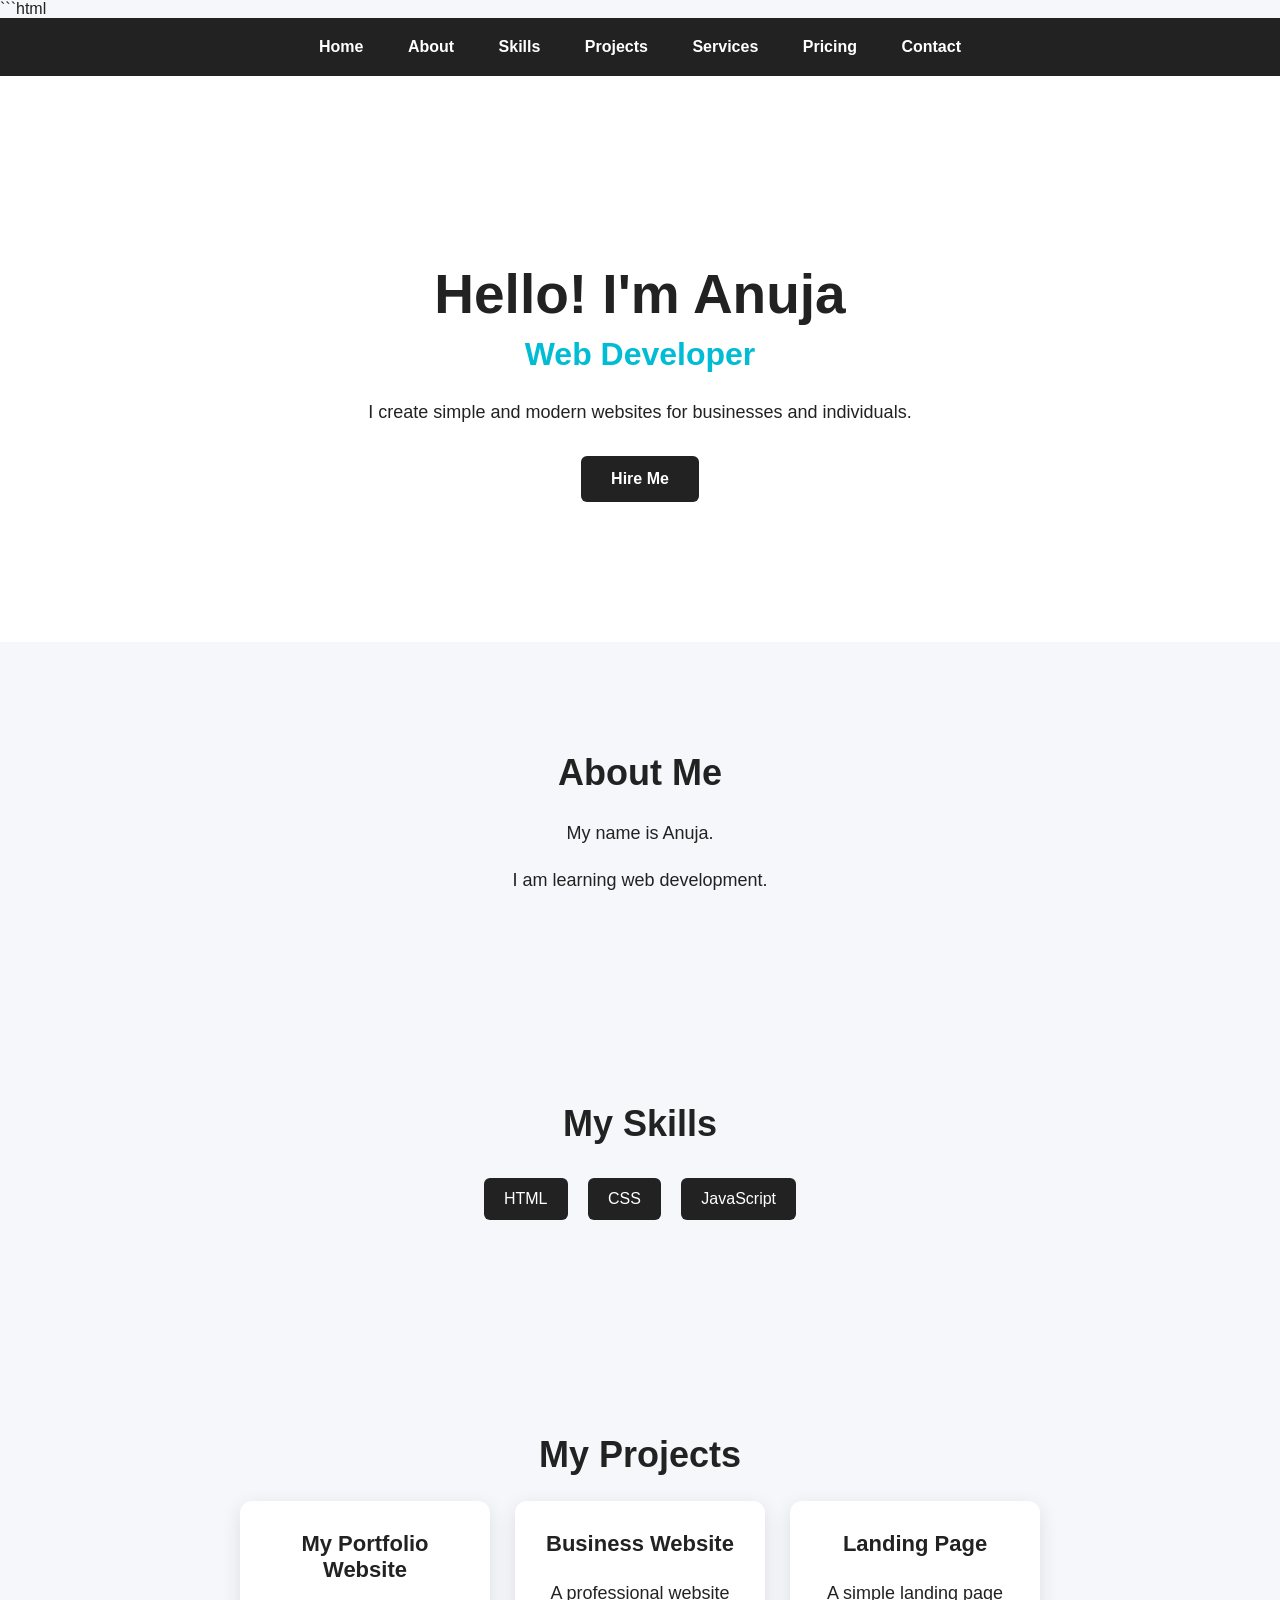
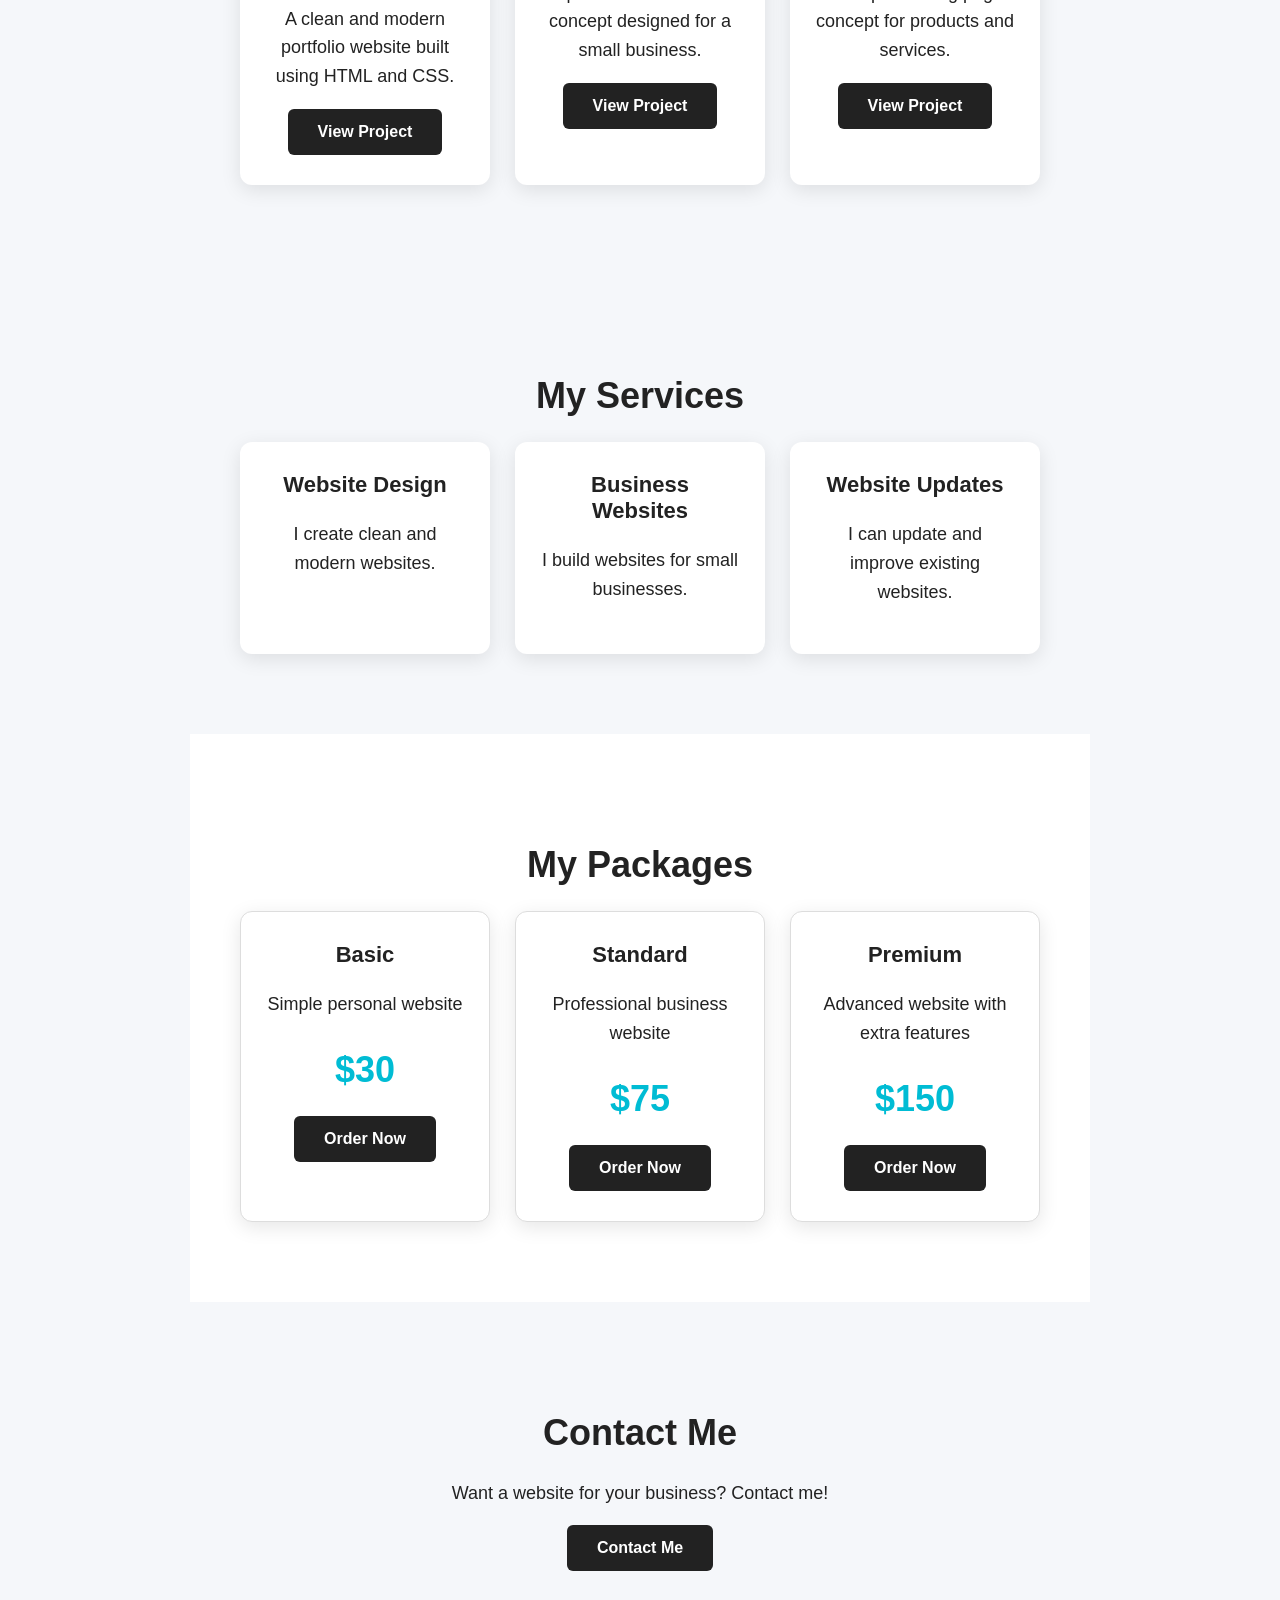
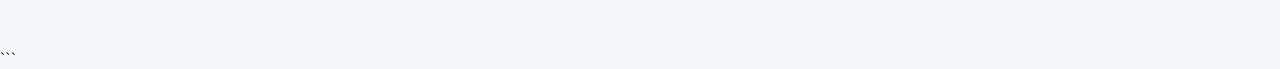
==== index.html @ 1e365b96 "Add files via upload" ====
```html
<!DOCTYPE html>
<html>
<head>
    <title>My Portfolio</title>
    <link rel="stylesheet" href="style.css">
</head>

<body>

<nav>
    <a href="#home">Home</a>
    <a href="#about">About</a>
    <a href="#skills">Skills</a>
    <a href="#projects">Projects</a>
    <a href="#services">Services</a>
    <a href="#pricing">Pricing</a>
    <a href="#contact">Contact</a>
</nav>

<section id="home">
    <h1>Hello! I'm Anuja</h1>
    <h2>Web Developer</h2>

    <p>
        I create simple and modern websites for businesses and individuals.
    </p>

    <a href="#contact">
        <button type="button">Hire Me</button>
    </a>
</section>

<section id="about">
    <h2>About Me</h2>

    <p>My name is Anuja.</p>
    <p>I am learning web development.</p>
</section>

<section id="skills">
    <h2>My Skills</h2>

    <ul>
        <li>HTML</li>
        <li>CSS</li>
        <li>JavaScript</li>
    </ul>
</section>
<section id="projects">
    <h2>My Projects</h2>

    <div class="services">

        <div class="service">
            <h3>My Portfolio Website</h3>

            <p>
                A clean and modern portfolio website built using HTML and CSS.
            </p>
            <a href="#home">
    <button type="button">View Project</button>
</a>
        </div>

        <div class="service">
            <h3>Business Website</h3>

            <p>
                A professional website concept designed for a small business.
            </p>

            <button type="button">View Project</button>
        </div>

        <div class="service">
            <h3>Landing Page</h3>

            <p>
                A simple landing page concept for products and services.
            </p>

            <button type="button">View Project</button>
        </div>

    </div>
</section>

<section id="services">
    <h2>My Services</h2>

    <div class="services">

        <div class="service">
            <h3>Website Design</h3>
            <p>I create clean and modern websites.</p>
        </div>

        <div class="service">
            <h3>Business Websites</h3>
            <p>I build websites for small businesses.</p>
        </div>

        <div class="service">
            <h3>Website Updates</h3>
            <p>I can update and improve existing websites.</p>
        </div>

    </div>
</section>

<section id="pricing">
    <h2>My Packages</h2>

    <div class="services">

        <div class="service">
            <h3>Basic</h3>
            <p>Simple personal website</p>
            <h2>$30</h2>

            <a href="#contact">
                <button type="button">Order Now</button>
            </a>
        </div>

        <div class="service">
            <h3>Standard</h3>
            <p>Professional business website</p>
            <h2>$75</h2>

            <a href="#contact">
                <button type="button">Order Now</button>
            </a>
        </div>

        <div class="service">
            <h3>Premium</h3>
            <p>Advanced website with extra features</p>
            <h2>$150</h2>

            <a href="#contact">
                <button type="button">Order Now</button>
            </a>
        </div>

    </div>
</section>

<section id="contact">
    <h2>Contact Me</h2>

    <p>
        Want a website for your business? Contact me!
    </p>

    <a href="https://form.jotform.com/262504188809060" target="_blank">
        <button type="button">Contact Me</button>
    </a>
</section>

</body>
</html>
```
---- style.css ----
* {
    box-sizing: border-box;
    scroll-behavior: smooth;
}

body {
    margin: 0;
    font-family: Arial, sans-serif;
    background: #f5f7fa;
    color: #222;
}

/* Navigation */
nav {
    background: #222;
    padding: 20px;
    text-align: center;
    position: sticky;
    top: 0;
    z-index: 1000;
}

nav a {
    color: white;
    text-decoration: none;
    margin: 0 20px;
    font-weight: bold;
}

nav a:hover {
    color: #00bcd4;
}

/* Sections */
section {
    max-width: 900px;
    margin: auto;
    padding: 80px 20px;
    text-align: center;
}

/* Home */
#home {
    background: white;
    max-width: none;
    padding: 140px 20px;
}

#home h1 {
    font-size: 55px;
    margin-bottom: 10px;
}

#home h2 {
    color: #00bcd4;
    font-size: 32px;
    margin-top: 0;
}

#home p {
    max-width: 600px;
    margin: 20px auto 30px;
    font-size: 18px;
    line-height: 1.6;
}

/* Headings */
h2 {
    font-size: 36px;
    margin-bottom: 25px;
}

h3 {
    font-size: 22px;
}

p {
    font-size: 18px;
    line-height: 1.6;
}

/* Buttons */
button {
    background: #222;
    color: white;
    border: none;
    padding: 14px 30px;
    border-radius: 6px;
    cursor: pointer;
    font-size: 16px;
    font-weight: bold;
}

button:hover {
    background: #00bcd4;
}

/* Skills */
ul {
    list-style: none;
    padding: 0;
}

li {
    display: inline-block;
    background: #222;
    color: white;
    padding: 12px 20px;
    margin: 8px;
    border-radius: 6px;
}

/* Services */
#services {
    background: #f5f7fa;
}

.services {
    display: flex;
    justify-content: center;
    gap: 25px;
    flex-wrap: wrap;
}

.service {
    background: white;
    padding: 30px 25px;
    width: 250px;
    border-radius: 12px;
    box-shadow: 0 5px 20px rgba(0, 0, 0, 0.1);
}

.service h3 {
    margin-top: 0;
}

/* Pricing */
#pricing {
    background: white;
}

#pricing .service {
    border: 1px solid #ddd;
}

#pricing .service h2 {
    color: #00bcd4;
}

/* Contact */
#contact {
    background: #f5f7fa;
}

/* Mobile */
@media (max-width: 600px) {

    nav a {
        display: inline-block;
        margin: 8px;
    }

    #home h1 {
        font-size: 38px;
    }

    #home h2 {
        font-size: 26px;
    }

    section {
        padding: 60px 15px;
    }

    .service {
        width: 100%;
        max-width: 320px;
    }
}
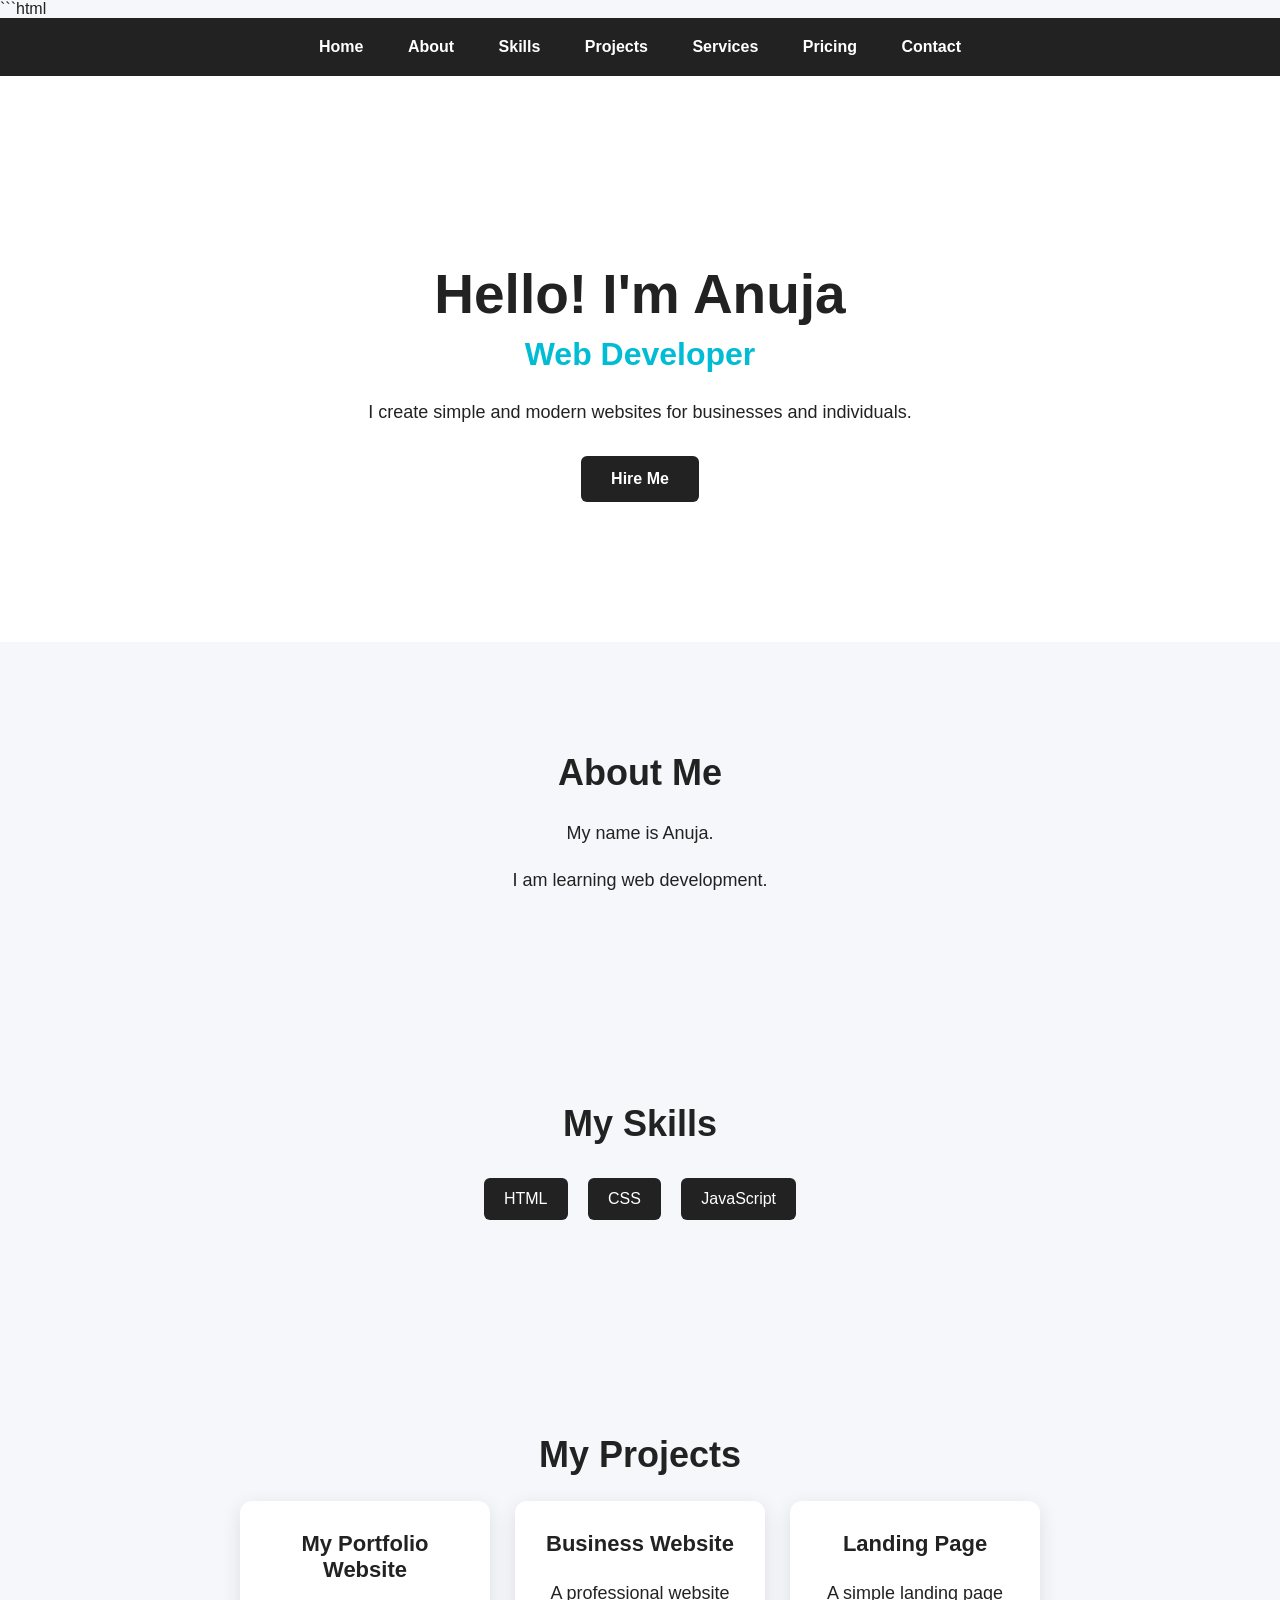
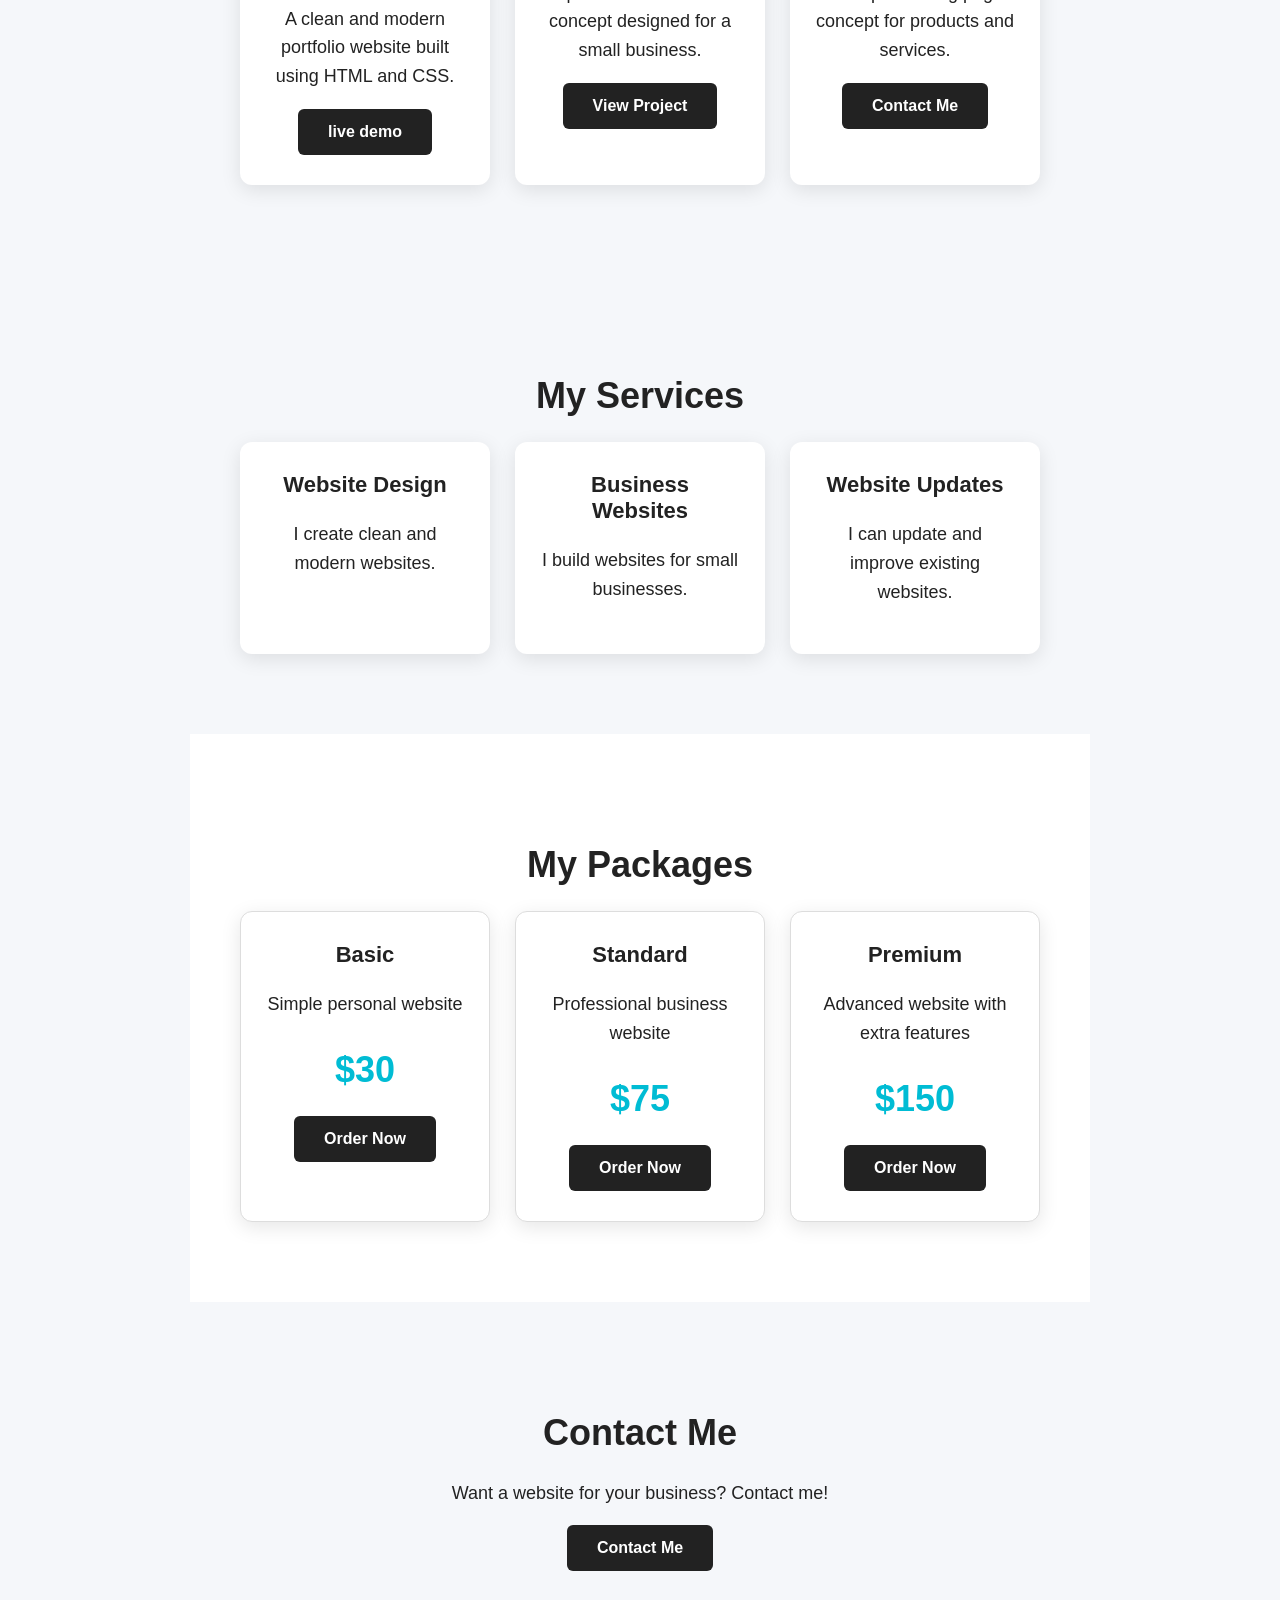
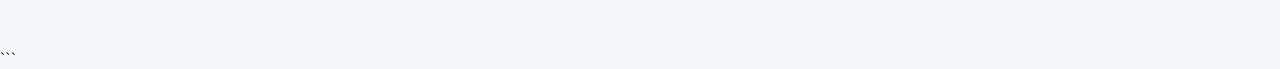
==== commit 3765466d: "Add files via upload" ====
--- a/index.html
+++ b/index.html
@@ -59,7 +59,7 @@
                 A clean and modern portfolio website built using HTML and CSS.
             </p>
             <a href="#home">
-    <button type="button">View Project</button>
+    <button type="button">live demo</button>
 </a>
         </div>
 
@@ -80,7 +80,11 @@
                 A simple landing page concept for products and services.
             </p>
 
-            <button type="button">View Project</button>
+            <a href="#contact">
+<a href="#contact">
+    <button type="button">Contact Me</button>
+</a>
+</a>
         </div>
 
     </div>
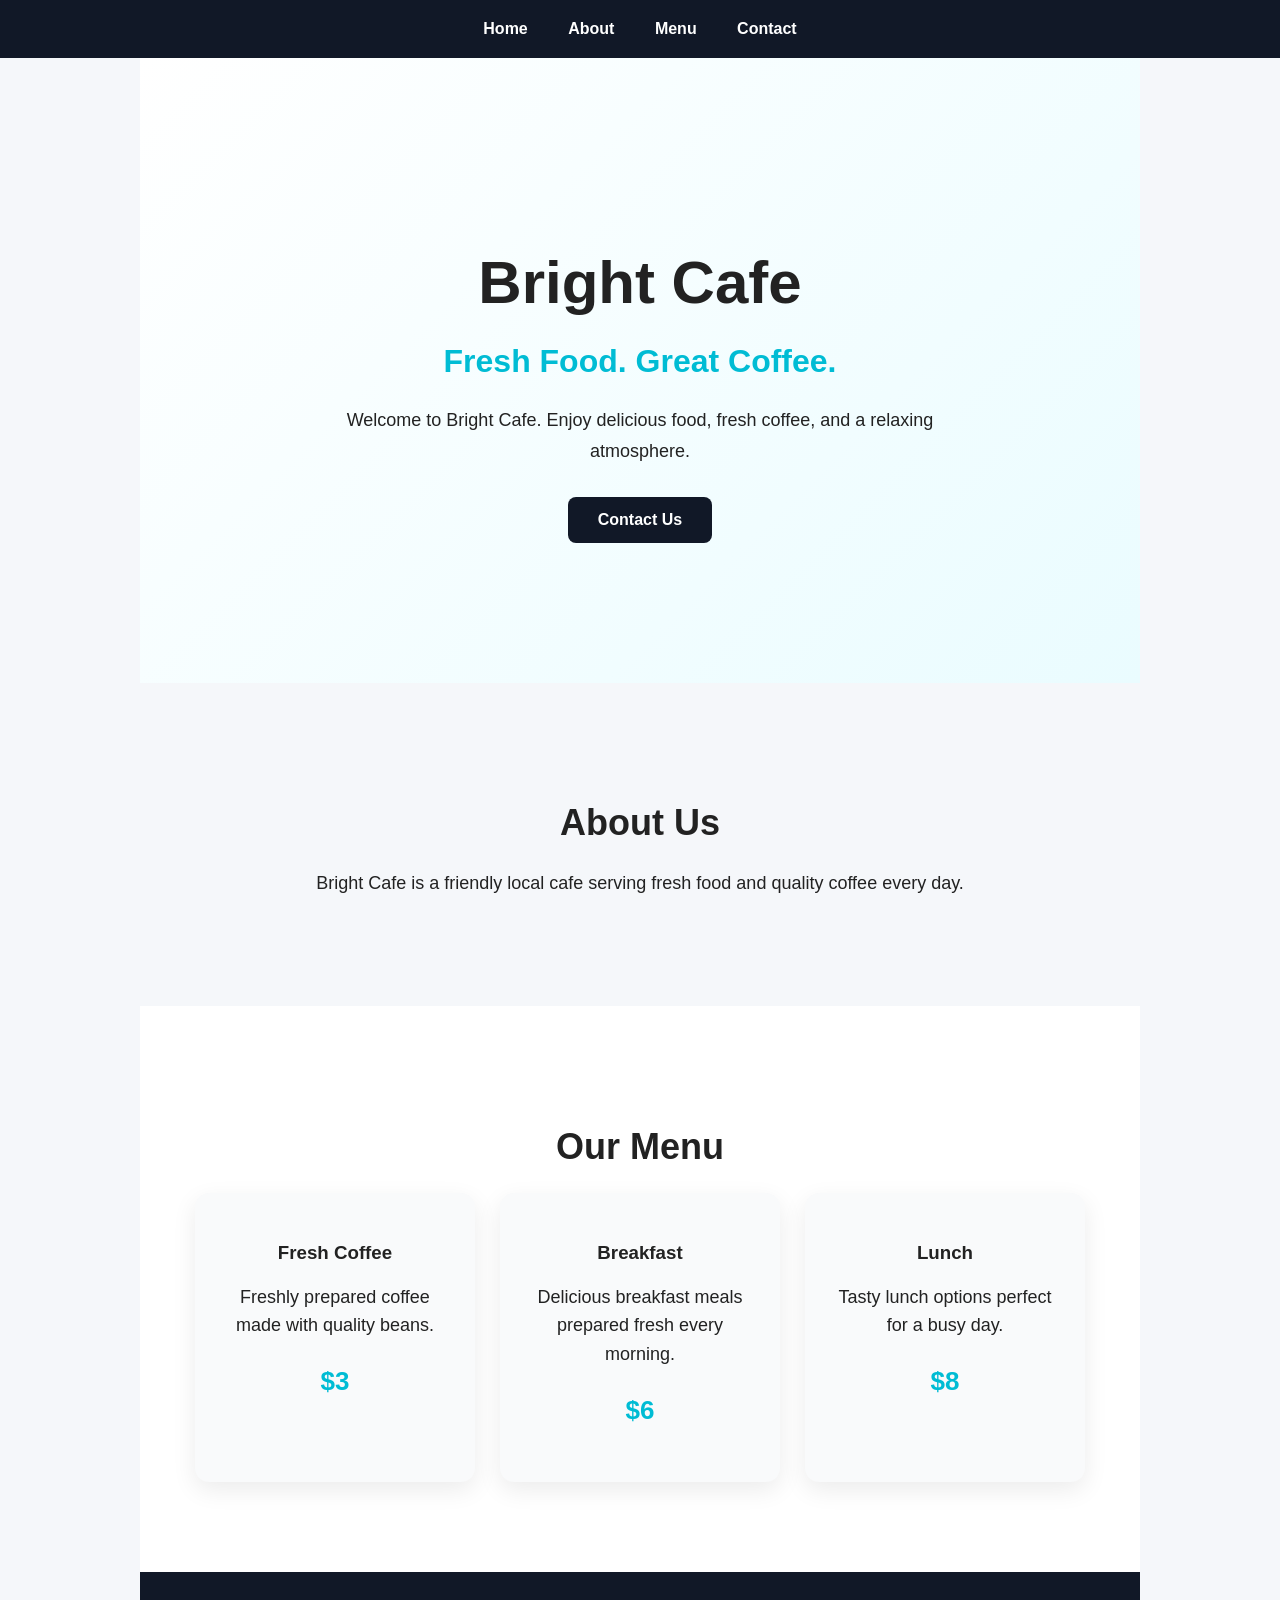
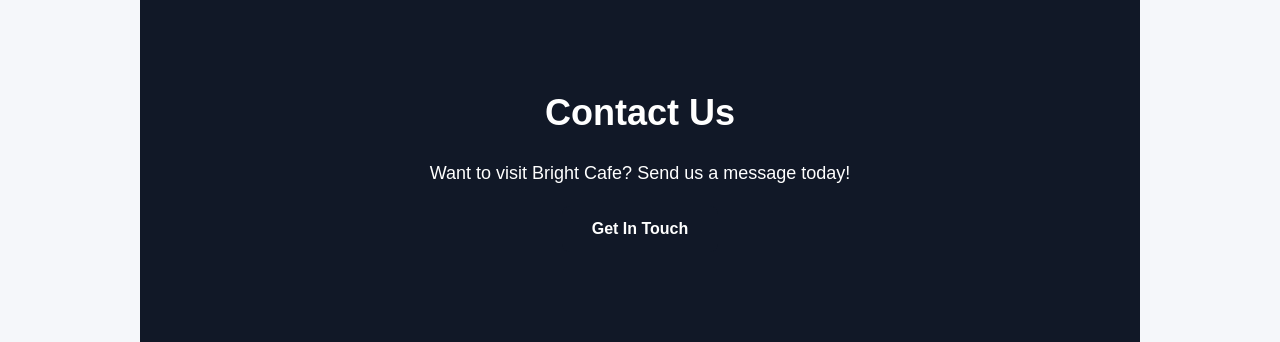
==== commit ac5a9eba: "Add files via upload" ====
--- a/index.html
+++ b/index.html
@@ -1,8 +1,7 @@
-```html
 <!DOCTYPE html>
 <html>
 <head>
-    <title>My Portfolio</title>
+    <title>Bright Cafe</title>
     <link rel="stylesheet" href="style.css">
 </head>
 
@@ -11,158 +10,70 @@
 <nav>
     <a href="#home">Home</a>
     <a href="#about">About</a>
-    <a href="#skills">Skills</a>
-    <a href="#projects">Projects</a>
-    <a href="#services">Services</a>
-    <a href="#pricing">Pricing</a>
+    <a href="#menu">Menu</a>
     <a href="#contact">Contact</a>
 </nav>
 
 <section id="home">
-    <h1>Hello! I'm Anuja</h1>
-    <h2>Web Developer</h2>
+    <h1>Bright Cafe</h1>
+    <h2>Fresh Food. Great Coffee.</h2>
 
     <p>
-        I create simple and modern websites for businesses and individuals.
+        Welcome to Bright Cafe. Enjoy delicious food, fresh coffee,
+        and a relaxing atmosphere.
     </p>
 
     <a href="#contact">
-        <button type="button">Hire Me</button>
+        <button type="button">Contact Us</button>
     </a>
 </section>
 
 <section id="about">
-    <h2>About Me</h2>
+    <h2>About Us</h2>
 
-    <p>My name is Anuja.</p>
-    <p>I am learning web development.</p>
+    <p>
+        Bright Cafe is a friendly local cafe serving fresh food and
+        quality coffee every day.
+    </p>
 </section>
 
-<section id="skills">
-    <h2>My Skills</h2>
+<section id="menu">
+    <h2>Our Menu</h2>
 
-    <ul>
-        <li>HTML</li>
-        <li>CSS</li>
-        <li>JavaScript</li>
-    </ul>
-</section>
-<section id="projects">
-    <h2>My Projects</h2>
+    <div class="cards">
 
-    <div class="services">
-
-        <div class="service">
-            <h3>My Portfolio Website</h3>
-
-            <p>
-                A clean and modern portfolio website built using HTML and CSS.
-            </p>
-            <a href="#home">
-    <button type="button">live demo</button>
-</a>
+        <div class="card">
+            <h3>Fresh Coffee</h3>
+            <p>Freshly prepared coffee made with quality beans.</p>
+            <h3>$3</h3>
         </div>
 
-        <div class="service">
-            <h3>Business Website</h3>
-
-            <p>
-                A professional website concept designed for a small business.
-            </p>
-
-            <button type="button">View Project</button>
+        <div class="card">
+            <h3>Breakfast</h3>
+            <p>Delicious breakfast meals prepared fresh every morning.</p>
+            <h3>$6</h3>
         </div>
 
-        <div class="service">
-            <h3>Landing Page</h3>
-
-            <p>
-                A simple landing page concept for products and services.
-            </p>
-
-            <a href="#contact">
-<a href="#contact">
-    <button type="button">Contact Me</button>
-</a>
-</a>
-        </div>
-
-    </div>
-</section>
-
-<section id="services">
-    <h2>My Services</h2>
-
-    <div class="services">
-
-        <div class="service">
-            <h3>Website Design</h3>
-            <p>I create clean and modern websites.</p>
-        </div>
-
-        <div class="service">
-            <h3>Business Websites</h3>
-            <p>I build websites for small businesses.</p>
-        </div>
-
-        <div class="service">
-            <h3>Website Updates</h3>
-            <p>I can update and improve existing websites.</p>
-        </div>
-
-    </div>
-</section>
-
-<section id="pricing">
-    <h2>My Packages</h2>
-
-    <div class="services">
-
-        <div class="service">
-            <h3>Basic</h3>
-            <p>Simple personal website</p>
-            <h2>$30</h2>
-
-            <a href="#contact">
-                <button type="button">Order Now</button>
-            </a>
-        </div>
-
-        <div class="service">
-            <h3>Standard</h3>
-            <p>Professional business website</p>
-            <h2>$75</h2>
-
-            <a href="#contact">
-                <button type="button">Order Now</button>
-            </a>
-        </div>
-
-        <div class="service">
-            <h3>Premium</h3>
-            <p>Advanced website with extra features</p>
-            <h2>$150</h2>
-
-            <a href="#contact">
-                <button type="button">Order Now</button>
-            </a>
+        <div class="card">
+            <h3>Lunch</h3>
+            <p>Tasty lunch options perfect for a busy day.</p>
+            <h3>$8</h3>
         </div>
 
     </div>
 </section>
 
 <section id="contact">
-    <h2>Contact Me</h2>
+    <h2>Contact Us</h2>
 
     <p>
-        Want a website for your business? Contact me!
+        Want to visit Bright Cafe? Send us a message today!
     </p>
 
-    <a href="https://form.jotform.com/262504188809060" target="_blank">
-        <button type="button">Contact Me</button>
+    <a href="#home">
+        <button type="button">Get In Touch</button>
     </a>
 </section>
 
 </body>
-</html>
-```
+</html>
--- a/style.css
+++ b/style.css
@@ -12,7 +12,7 @@
 
 /* Navigation */
 nav {
-    background: #222;
+    background: #111827;
     padding: 20px;
     text-align: center;
     position: sticky;
@@ -23,7 +23,7 @@
 nav a {
     color: white;
     text-decoration: none;
-    margin: 0 20px;
+    margin: 0 18px;
     font-weight: bold;
 }
 
@@ -31,47 +31,41 @@
     color: #00bcd4;
 }
 
-/* Sections */
-section {
-    max-width: 900px;
-    margin: auto;
-    padding: 80px 20px;
-    text-align: center;
-}
-
 /* Home */
 #home {
-    background: white;
-    max-width: none;
+    background: linear-gradient(135deg, #ffffff, #eafcff);
+    text-align: center;
     padding: 140px 20px;
 }
 
 #home h1 {
-    font-size: 55px;
+    font-size: 60px;
     margin-bottom: 10px;
 }
 
 #home h2 {
     color: #00bcd4;
     font-size: 32px;
-    margin-top: 0;
 }
 
 #home p {
-    max-width: 600px;
+    max-width: 650px;
     margin: 20px auto 30px;
     font-size: 18px;
-    line-height: 1.6;
+    line-height: 1.7;
 }
 
-/* Headings */
-h2 {
+/* Sections */
+section {
+    max-width: 1000px;
+    margin: auto;
+    padding: 90px 20px;
+    text-align: center;
+}
+
+section h2 {
     font-size: 36px;
     margin-bottom: 25px;
-}
-
-h3 {
-    font-size: 22px;
 }
 
 p {
@@ -81,11 +75,11 @@
 
 /* Buttons */
 button {
-    background: #222;
+    background: #111827;
     color: white;
     border: none;
     padding: 14px 30px;
-    border-radius: 6px;
+    border-radius: 8px;
     cursor: pointer;
     font-size: 16px;
     font-weight: bold;
@@ -95,61 +89,44 @@
     background: #00bcd4;
 }
 
-/* Skills */
-ul {
-    list-style: none;
-    padding: 0;
+/* Menu Cards */
+#menu {
+    background: white;
 }
 
-li {
-    display: inline-block;
-    background: #222;
-    color: white;
-    padding: 12px 20px;
-    margin: 8px;
-    border-radius: 6px;
-}
-
-/* Services */
-#services {
-    background: #f5f7fa;
-}
-
-.services {
+.cards {
     display: flex;
     justify-content: center;
     gap: 25px;
     flex-wrap: wrap;
 }
 
-.service {
-    background: white;
+.card {
+    background: #f9fafb;
+    width: 280px;
     padding: 30px 25px;
-    width: 250px;
-    border-radius: 12px;
-    box-shadow: 0 5px 20px rgba(0, 0, 0, 0.1);
+    border-radius: 14px;
+    box-shadow: 0 8px 25px rgba(0, 0, 0, 0.08);
 }
 
-.service h3 {
-    margin-top: 0;
+.card h3:last-child {
+    color: #00bcd4;
+    font-size: 26px;
 }
 
-/* Pricing */
-#pricing {
-    background: white;
-}
-
-#pricing .service {
-    border: 1px solid #ddd;
-}
-
-#pricing .service h2 {
-    color: #00bcd4;
+/* About */
+#about {
+    background: #f5f7fa;
 }
 
 /* Contact */
 #contact {
-    background: #f5f7fa;
+    background: #111827;
+    color: white;
+}
+
+#contact h2 {
+    color: white;
 }
 
 /* Mobile */
@@ -157,11 +134,15 @@
 
     nav a {
         display: inline-block;
-        margin: 8px;
+        margin: 7px;
+    }
+
+    #home {
+        padding: 100px 15px;
     }
 
     #home h1 {
-        font-size: 38px;
+        font-size: 40px;
     }
 
     #home h2 {
@@ -169,11 +150,11 @@
     }
 
     section {
-        padding: 60px 15px;
+        padding: 65px 15px;
     }
 
-    .service {
+    .card {
         width: 100%;
-        max-width: 320px;
+        max-width: 330px;
     }
 }
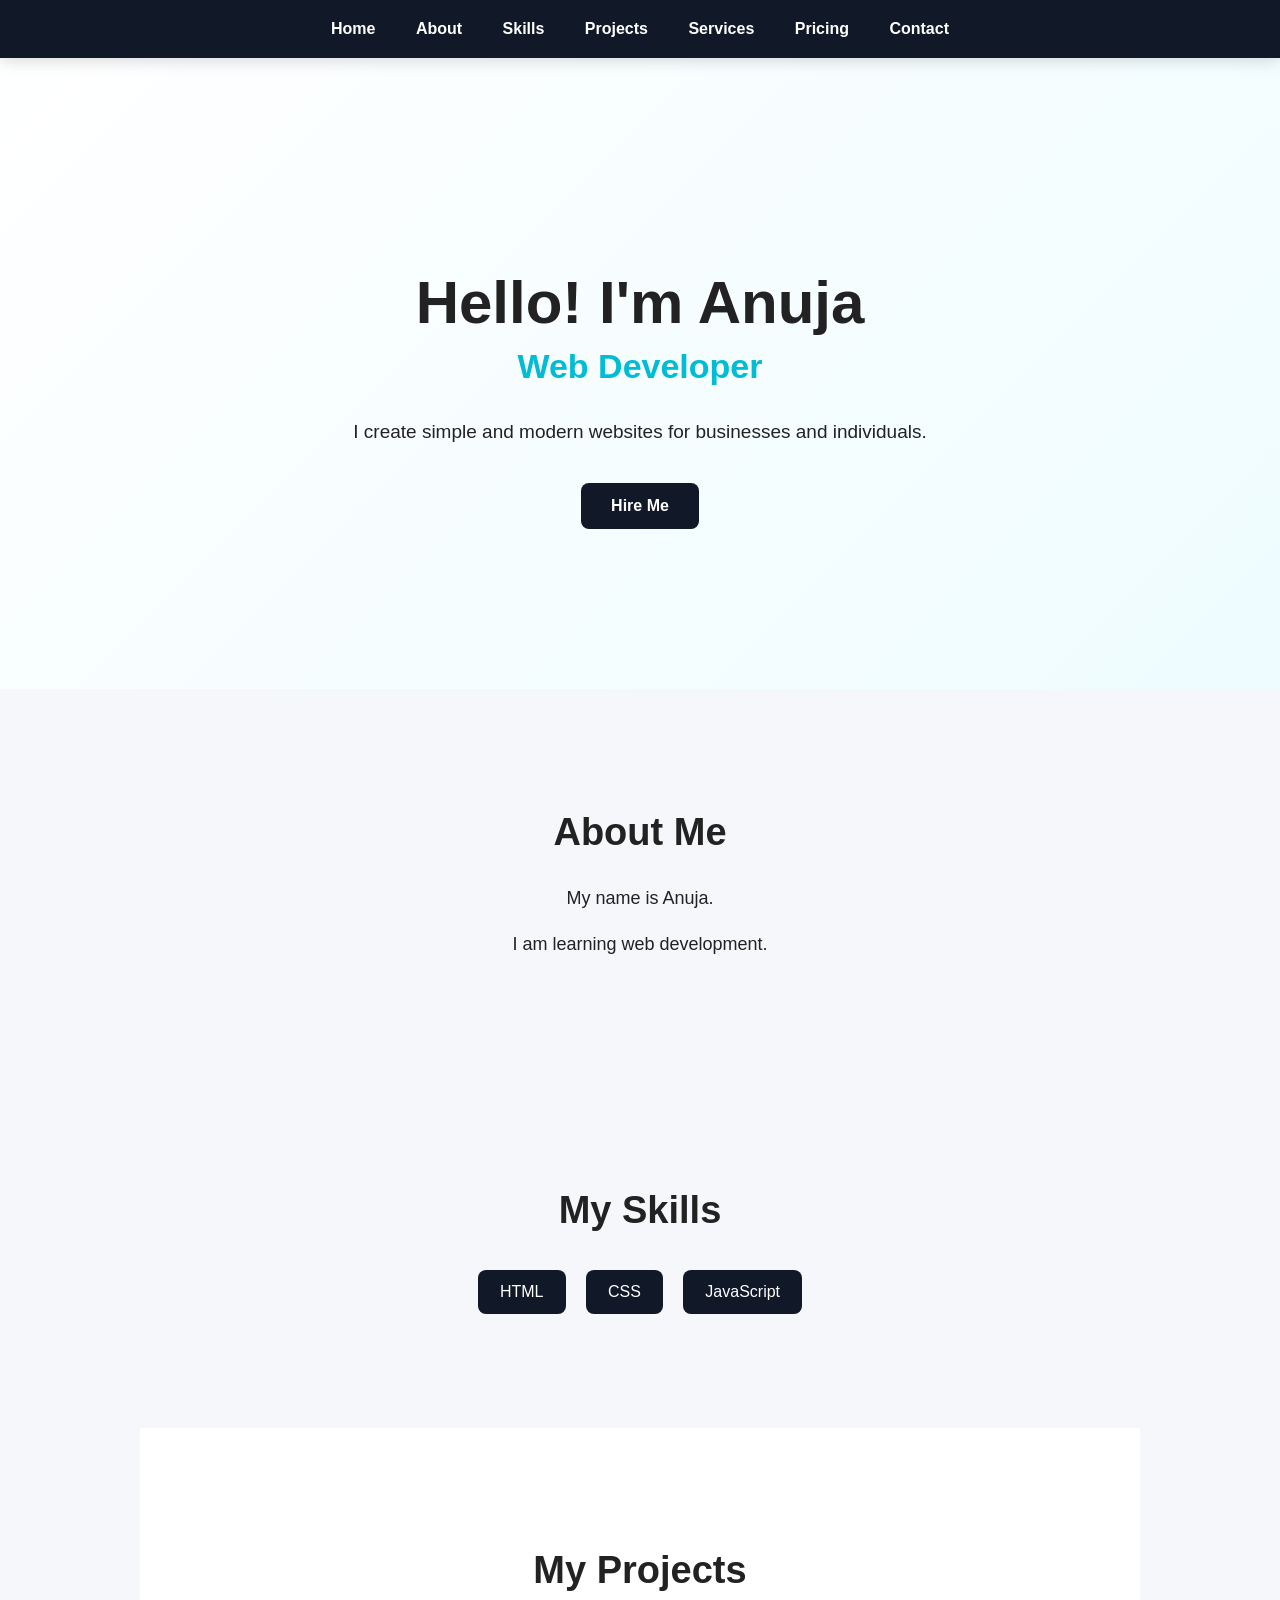
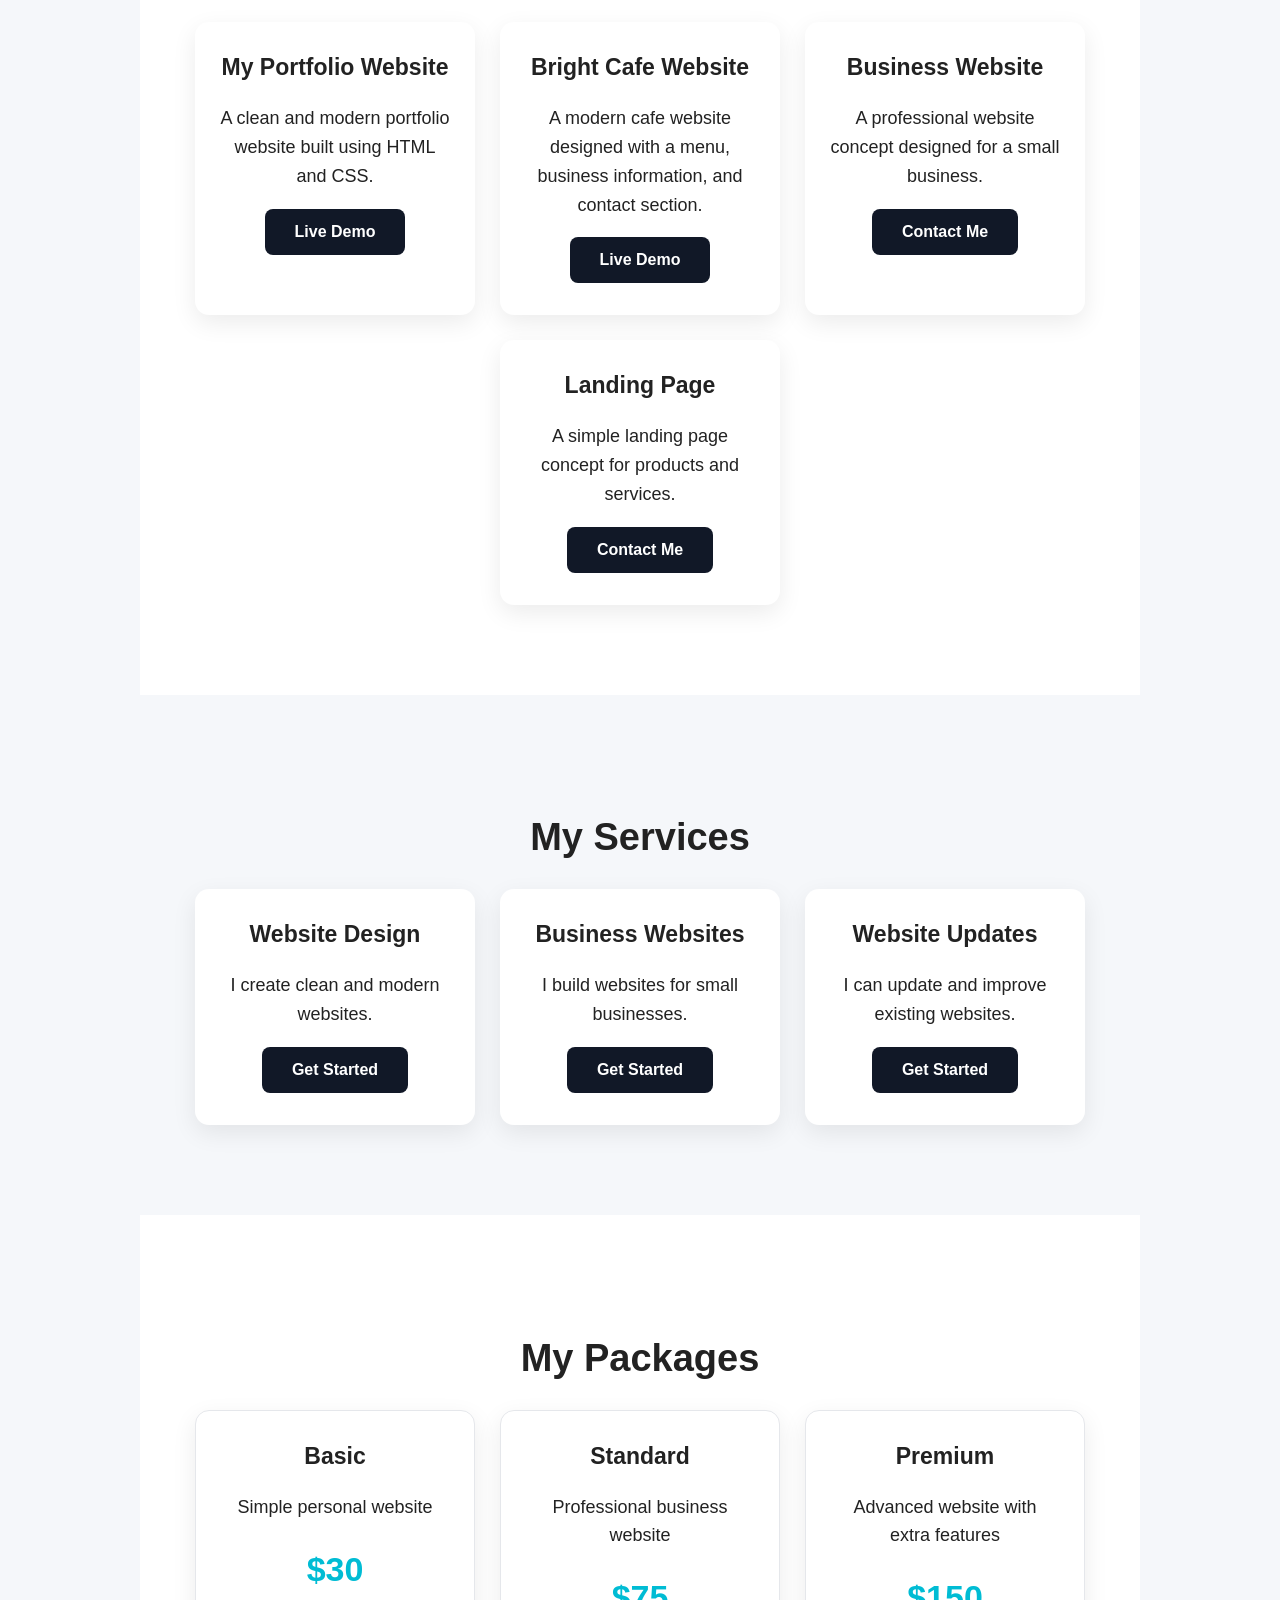
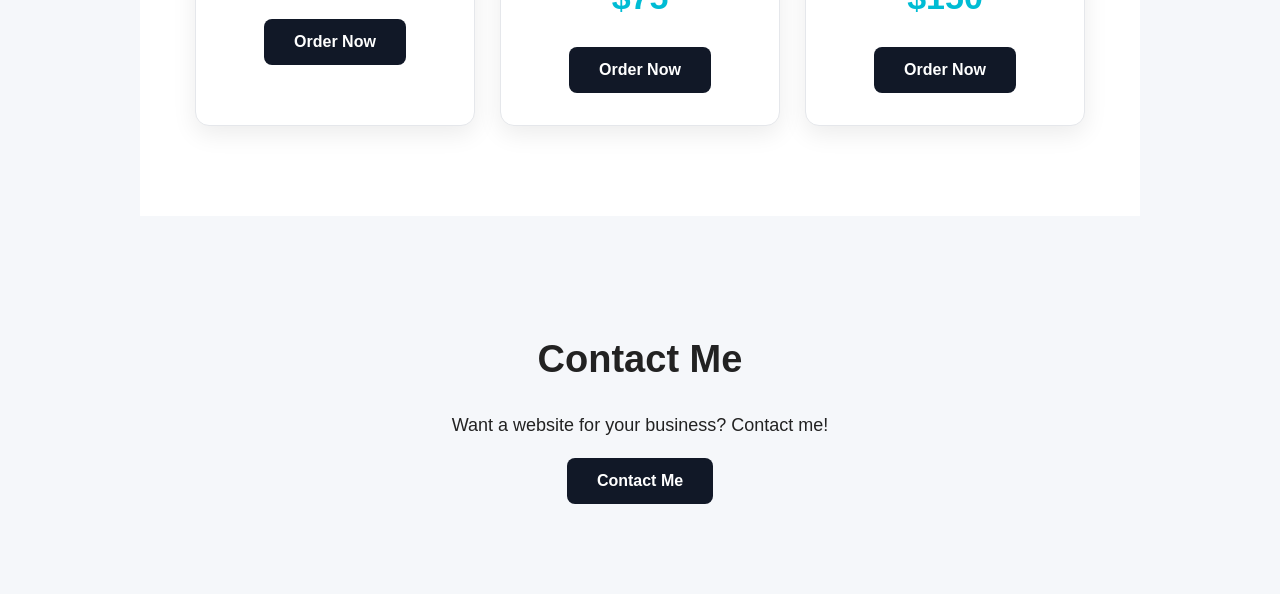
==== commit f959d1d8: "Add files via upload" ====
--- a/index.html
+++ b/index.html
@@ -1,7 +1,7 @@
 <!DOCTYPE html>
 <html>
 <head>
-    <title>Bright Cafe</title>
+    <title>My Portfolio</title>
     <link rel="stylesheet" href="style.css">
 </head>
 
@@ -10,68 +10,182 @@
 <nav>
     <a href="#home">Home</a>
     <a href="#about">About</a>
-    <a href="#menu">Menu</a>
+    <a href="#skills">Skills</a>
+    <a href="#projects">Projects</a>
+    <a href="#services">Services</a>
+    <a href="#pricing">Pricing</a>
     <a href="#contact">Contact</a>
 </nav>
 
 <section id="home">
-    <h1>Bright Cafe</h1>
-    <h2>Fresh Food. Great Coffee.</h2>
+    <h1>Hello! I'm Anuja</h1>
+    <h2>Web Developer</h2>
 
     <p>
-        Welcome to Bright Cafe. Enjoy delicious food, fresh coffee,
-        and a relaxing atmosphere.
+        I create simple and modern websites for businesses and individuals.
     </p>
 
     <a href="#contact">
-        <button type="button">Contact Us</button>
+        <button type="button">Hire Me</button>
     </a>
 </section>
 
 <section id="about">
-    <h2>About Us</h2>
+    <h2>About Me</h2>
 
-    <p>
-        Bright Cafe is a friendly local cafe serving fresh food and
-        quality coffee every day.
-    </p>
+    <p>My name is Anuja.</p>
+    <p>I am learning web development.</p>
 </section>
 
-<section id="menu">
-    <h2>Our Menu</h2>
+<section id="skills">
+    <h2>My Skills</h2>
 
-    <div class="cards">
+    <ul>
+        <li>HTML</li>
+        <li>CSS</li>
+        <li>JavaScript</li>
+    </ul>
+</section>
 
-        <div class="card">
-            <h3>Fresh Coffee</h3>
-            <p>Freshly prepared coffee made with quality beans.</p>
-            <h3>$3</h3>
+<section id="projects">
+    <h2>My Projects</h2>
+
+    <div class="services">
+
+        <div class="service">
+            <h3>My Portfolio Website</h3>
+
+            <p>
+                A clean and modern portfolio website built using HTML and CSS.
+            </p>
+
+            <a href="#home">
+                <button type="button">Live Demo</button>
+            </a>
         </div>
 
-        <div class="card">
-            <h3>Breakfast</h3>
-            <p>Delicious breakfast meals prepared fresh every morning.</p>
-            <h3>$6</h3>
+        <div class="service">
+            <h3>Bright Cafe Website</h3>
+
+            <p>
+                A modern cafe website designed with a menu, business
+                information, and contact section.
+            </p>
+
+            <a href="../business-website/index.html" target="_blank">
+                <button type="button">Live Demo</button>
+            </a>
         </div>
 
-        <div class="card">
-            <h3>Lunch</h3>
-            <p>Tasty lunch options perfect for a busy day.</p>
-            <h3>$8</h3>
+        <div class="service">
+            <h3>Business Website</h3>
+
+            <p>
+                A professional website concept designed for a small business.
+            </p>
+
+            <a href="#contact">
+                <button type="button">Contact Me</button>
+            </a>
+        </div>
+
+        <div class="service">
+            <h3>Landing Page</h3>
+
+            <p>
+                A simple landing page concept for products and services.
+            </p>
+
+            <a href="#contact">
+                <button type="button">Contact Me</button>
+            </a>
+        </div>
+
+    </div>
+</section>
+
+<section id="services">
+    <h2>My Services</h2>
+
+    <div class="services">
+
+        <div class="service">
+            <h3>Website Design</h3>
+            <p>I create clean and modern websites.</p>
+
+            <a href="#contact">
+                <button type="button">Get Started</button>
+            </a>
+        </div>
+
+        <div class="service">
+            <h3>Business Websites</h3>
+            <p>I build websites for small businesses.</p>
+
+            <a href="#contact">
+                <button type="button">Get Started</button>
+            </a>
+        </div>
+
+        <div class="service">
+            <h3>Website Updates</h3>
+            <p>I can update and improve existing websites.</p>
+
+            <a href="#contact">
+                <button type="button">Get Started</button>
+            </a>
+        </div>
+
+    </div>
+</section>
+
+<section id="pricing">
+    <h2>My Packages</h2>
+
+    <div class="services">
+
+        <div class="service">
+            <h3>Basic</h3>
+            <p>Simple personal website</p>
+            <h2>$30</h2>
+
+            <a href="#contact">
+                <button type="button">Order Now</button>
+            </a>
+        </div>
+
+        <div class="service">
+            <h3>Standard</h3>
+            <p>Professional business website</p>
+            <h2>$75</h2>
+
+            <a href="#contact">
+                <button type="button">Order Now</button>
+            </a>
+        </div>
+
+        <div class="service">
+            <h3>Premium</h3>
+            <p>Advanced website with extra features</p>
+            <h2>$150</h2>
+
+            <a href="#contact">
+                <button type="button">Order Now</button>
+            </a>
         </div>
 
     </div>
 </section>
 
 <section id="contact">
-    <h2>Contact Us</h2>
+    <h2>Contact Me</h2>
 
     <p>
-        Want to visit Bright Cafe? Send us a message today!
+        Want a website for your business? Contact me!
     </p>
 
-    <a href="#home">
-        <button type="button">Get In Touch</button>
+    <a href="https://form.jotform.com/262504188809060" target="_blank">
+        <button type="button">Contact Me</button>
     </a>
 </section>
 
--- a/style.css
+++ b/style.css
@@ -18,6 +18,7 @@
     position: sticky;
     top: 0;
     z-index: 1000;
+    box-shadow: 0 3px 15px rgba(0, 0, 0, 0.15);
 }
 
 nav a {
@@ -25,34 +26,11 @@
     text-decoration: none;
     margin: 0 18px;
     font-weight: bold;
+    transition: 0.3s;
 }
 
 nav a:hover {
     color: #00bcd4;
-}
-
-/* Home */
-#home {
-    background: linear-gradient(135deg, #ffffff, #eafcff);
-    text-align: center;
-    padding: 140px 20px;
-}
-
-#home h1 {
-    font-size: 60px;
-    margin-bottom: 10px;
-}
-
-#home h2 {
-    color: #00bcd4;
-    font-size: 32px;
-}
-
-#home p {
-    max-width: 650px;
-    margin: 20px auto 30px;
-    font-size: 18px;
-    line-height: 1.7;
 }
 
 /* Sections */
@@ -63,9 +41,39 @@
     text-align: center;
 }
 
-section h2 {
-    font-size: 36px;
-    margin-bottom: 25px;
+/* Home */
+#home {
+    background: linear-gradient(135deg, #ffffff, #eefcff);
+    max-width: none;
+    padding: 160px 20px;
+}
+
+#home h1 {
+    font-size: 60px;
+    margin-bottom: 10px;
+}
+
+#home h2 {
+    color: #00bcd4;
+    font-size: 34px;
+    margin-top: 0;
+}
+
+#home p {
+    max-width: 650px;
+    margin: 20px auto 35px;
+    font-size: 19px;
+    line-height: 1.7;
+}
+
+/* Headings */
+h2 {
+    font-size: 38px;
+    margin-bottom: 30px;
+}
+
+h3 {
+    font-size: 23px;
 }
 
 p {
@@ -83,54 +91,94 @@
     cursor: pointer;
     font-size: 16px;
     font-weight: bold;
+    transition: 0.3s;
 }
 
 button:hover {
     background: #00bcd4;
-}
-
-/* Menu Cards */
-#menu {
+    transform: translateY(-2px);
+}
+
+/* Skills */
+ul {
+    list-style: none;
+    padding: 0;
+}
+
+li {
+    display: inline-block;
+    background: #111827;
+    color: white;
+    padding: 13px 22px;
+    margin: 8px;
+    border-radius: 8px;
+    transition: 0.3s;
+}
+
+li:hover {
+    background: #00bcd4;
+    transform: translateY(-3px);
+}
+
+/* Services & Projects */
+#services {
+    background: #f5f7fa;
+}
+
+#projects {
     background: white;
 }
 
-.cards {
+.services {
     display: flex;
     justify-content: center;
     gap: 25px;
     flex-wrap: wrap;
 }
 
-.card {
-    background: #f9fafb;
+.service {
+    background: white;
+    padding: 32px 25px;
     width: 280px;
-    padding: 30px 25px;
     border-radius: 14px;
     box-shadow: 0 8px 25px rgba(0, 0, 0, 0.08);
-}
-
-.card h3:last-child {
+    transition: 0.3s;
+}
+
+.service:hover {
+    transform: translateY(-8px);
+    box-shadow: 0 15px 35px rgba(0, 0, 0, 0.12);
+}
+
+.service h3 {
+    margin-top: 0;
+}
+
+/* Pricing */
+#pricing {
+    background: white;
+}
+
+#pricing .service {
+    border: 1px solid #e5e7eb;
+}
+
+#pricing .service h2 {
     color: #00bcd4;
-    font-size: 26px;
-}
-
-/* About */
-#about {
-    background: #f5f7fa;
+    font-size: 34px;
 }
 
 /* Contact */
 #contact {
-    background: #111827;
-    color: white;
-}
-
-#contact h2 {
-    color: white;
+    background: #f5f7fa;
 }
 
 /* Mobile */
 @media (max-width: 600px) {
+
+    nav {
+        padding: 15px 10px;
+    }
 
     nav a {
         display: inline-block;
@@ -138,7 +186,7 @@
     }
 
     #home {
-        padding: 100px 15px;
+        padding: 110px 15px;
     }
 
     #home h1 {
@@ -146,14 +194,18 @@
     }
 
     #home h2 {
-        font-size: 26px;
+        font-size: 27px;
     }
 
     section {
         padding: 65px 15px;
     }
 
-    .card {
+    h2 {
+        font-size: 32px;
+    }
+
+    .service {
         width: 100%;
         max-width: 330px;
     }
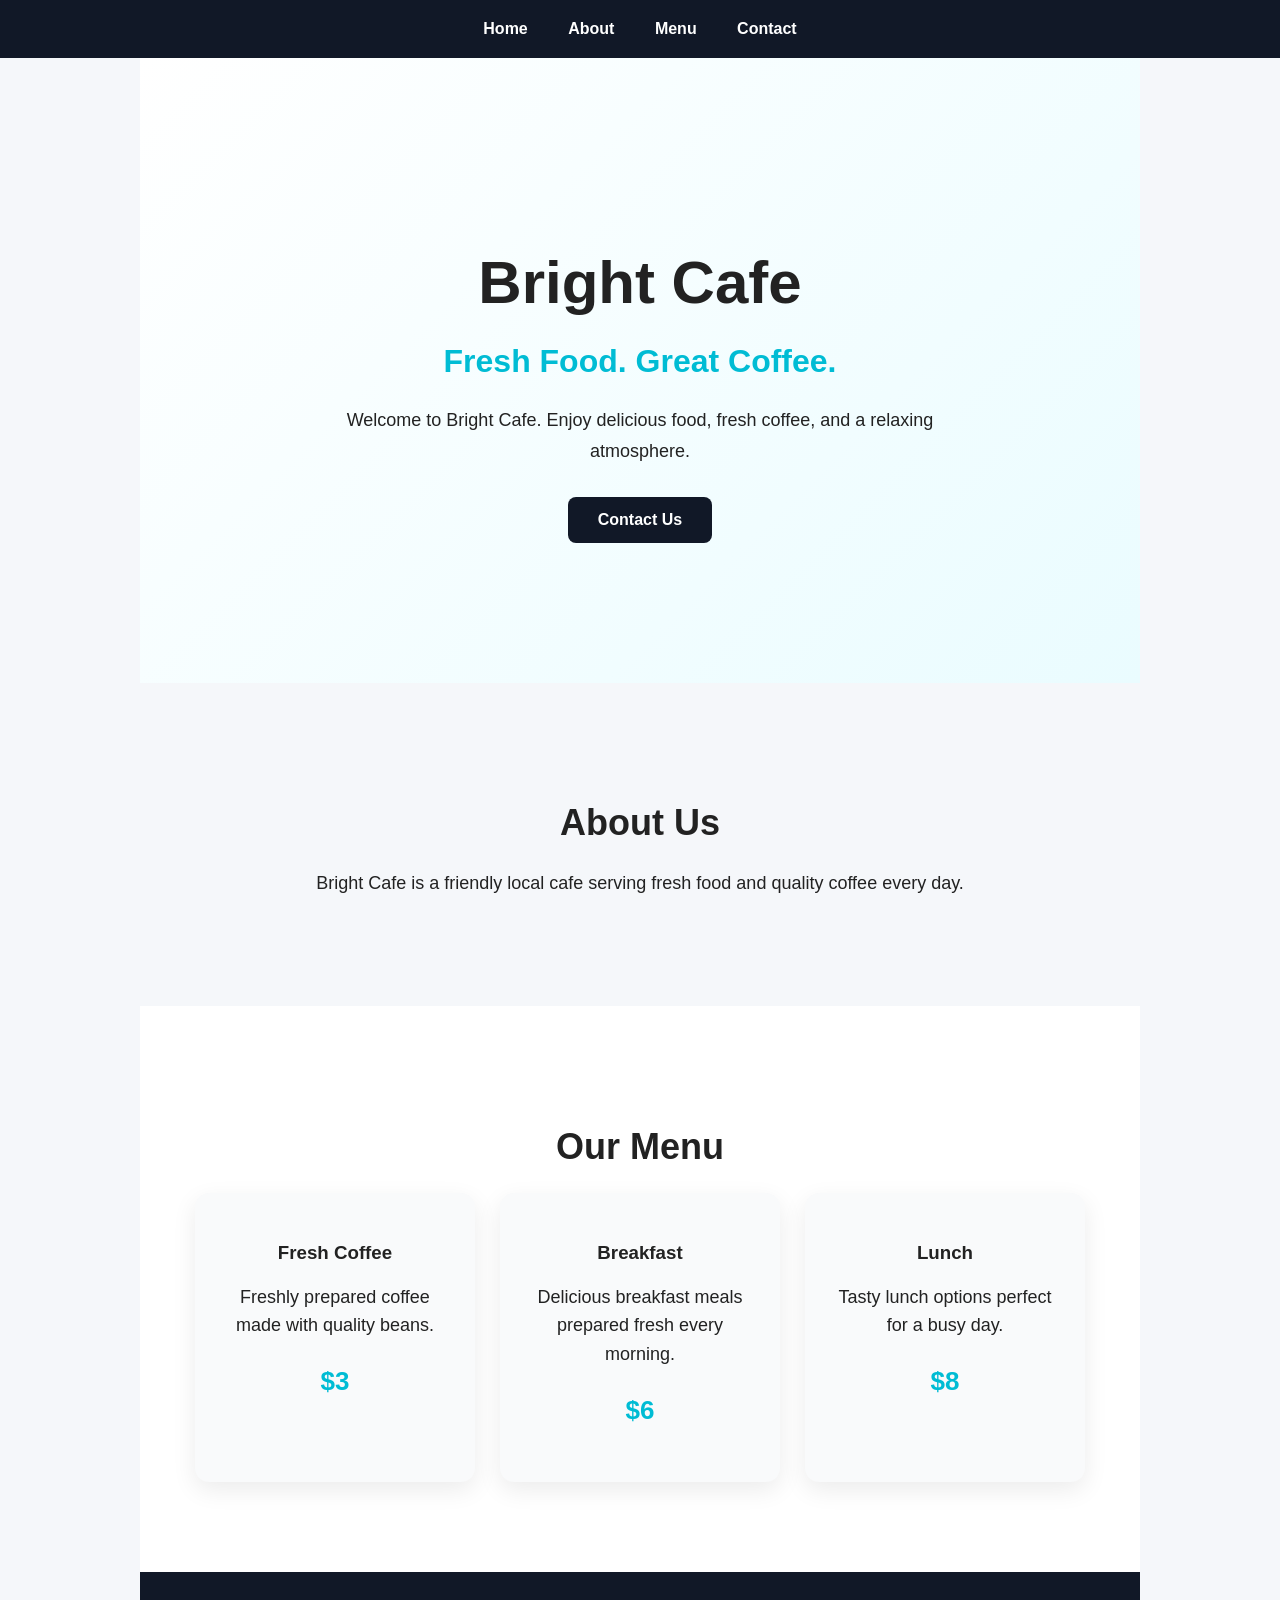
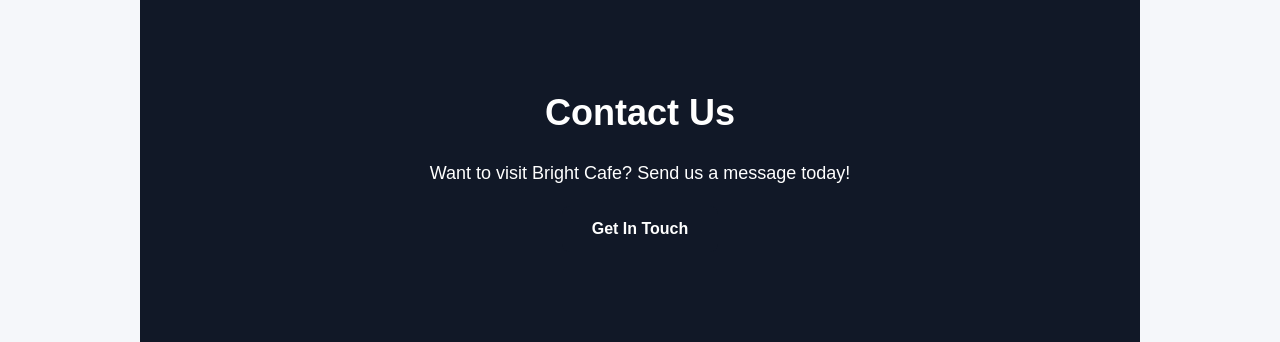
==== commit 7baa3d80: "Add files via upload" ====
--- a/index.html
+++ b/index.html
@@ -1,7 +1,7 @@
 <!DOCTYPE html>
 <html>
 <head>
-    <title>My Portfolio</title>
+    <title>Bright Cafe</title>
     <link rel="stylesheet" href="style.css">
 </head>
 
@@ -10,182 +10,68 @@
 <nav>
     <a href="#home">Home</a>
     <a href="#about">About</a>
-    <a href="#skills">Skills</a>
-    <a href="#projects">Projects</a>
-    <a href="#services">Services</a>
-    <a href="#pricing">Pricing</a>
+    <a href="#menu">Menu</a>
     <a href="#contact">Contact</a>
 </nav>
 
 <section id="home">
-    <h1>Hello! I'm Anuja</h1>
-    <h2>Web Developer</h2>
+    <h1>Bright Cafe</h1>
+    <h2>Fresh Food. Great Coffee.</h2>
 
     <p>
-        I create simple and modern websites for businesses and individuals.
+        Welcome to Bright Cafe. Enjoy delicious food, fresh coffee,
+        and a relaxing atmosphere.
     </p>
 
     <a href="#contact">
-        <button type="button">Hire Me</button>
+        <button type="button">Contact Us</button>
     </a>
 </section>
 
 <section id="about">
-    <h2>About Me</h2>
+    <h2>About Us</h2>
 
-    <p>My name is Anuja.</p>
-    <p>I am learning web development.</p>
+    <p>
+        Bright Cafe is a friendly local cafe serving fresh food and
+        quality coffee every day.
+    </p>
 </section>
 
-<section id="skills">
-    <h2>My Skills</h2>
+<section id="menu">
+    <h2>Our Menu</h2>
 
-    <ul>
-        <li>HTML</li>
-        <li>CSS</li>
-        <li>JavaScript</li>
-    </ul>
-</section>
+    <div class="cards">
 
-<section id="projects">
-    <h2>My Projects</h2>
-
-    <div class="services">
-
-        <div class="service">
-            <h3>My Portfolio Website</h3>
-
-            <p>
-                A clean and modern portfolio website built using HTML and CSS.
-            </p>
-
-            <a href="#home">
-                <button type="button">Live Demo</button>
-            </a>
+        <div class="card">
+            <h3>Fresh Coffee</h3>
+            <p>Freshly prepared coffee made with quality beans.</p>
+            <h3>$3</h3>
         </div>
 
-        <div class="service">
-            <h3>Bright Cafe Website</h3>
-
-            <p>
-                A modern cafe website designed with a menu, business
-                information, and contact section.
-            </p>
-
-            <a href="../business-website/index.html" target="_blank">
-                <button type="button">Live Demo</button>
-            </a>
+        <div class="card">
+            <h3>Breakfast</h3>
+            <p>Delicious breakfast meals prepared fresh every morning.</p>
+            <h3>$6</h3>
         </div>
 
-        <div class="service">
-            <h3>Business Website</h3>
-
-            <p>
-                A professional website concept designed for a small business.
-            </p>
-
-            <a href="#contact">
-                <button type="button">Contact Me</button>
-            </a>
-        </div>
-
-        <div class="service">
-            <h3>Landing Page</h3>
-
-            <p>
-                A simple landing page concept for products and services.
-            </p>
-
-            <a href="#contact">
-                <button type="button">Contact Me</button>
-            </a>
-        </div>
-
-    </div>
-</section>
-
-<section id="services">
-    <h2>My Services</h2>
-
-    <div class="services">
-
-        <div class="service">
-            <h3>Website Design</h3>
-            <p>I create clean and modern websites.</p>
-
-            <a href="#contact">
-                <button type="button">Get Started</button>
-            </a>
-        </div>
-
-        <div class="service">
-            <h3>Business Websites</h3>
-            <p>I build websites for small businesses.</p>
-
-            <a href="#contact">
-                <button type="button">Get Started</button>
-            </a>
-        </div>
-
-        <div class="service">
-            <h3>Website Updates</h3>
-            <p>I can update and improve existing websites.</p>
-
-            <a href="#contact">
-                <button type="button">Get Started</button>
-            </a>
-        </div>
-
-    </div>
-</section>
-
-<section id="pricing">
-    <h2>My Packages</h2>
-
-    <div class="services">
-
-        <div class="service">
-            <h3>Basic</h3>
-            <p>Simple personal website</p>
-            <h2>$30</h2>
-
-            <a href="#contact">
-                <button type="button">Order Now</button>
-            </a>
-        </div>
-
-        <div class="service">
-            <h3>Standard</h3>
-            <p>Professional business website</p>
-            <h2>$75</h2>
-
-            <a href="#contact">
-                <button type="button">Order Now</button>
-            </a>
-        </div>
-
-        <div class="service">
-            <h3>Premium</h3>
-            <p>Advanced website with extra features</p>
-            <h2>$150</h2>
-
-            <a href="#contact">
-                <button type="button">Order Now</button>
-            </a>
+        <div class="card">
+            <h3>Lunch</h3>
+            <p>Tasty lunch options perfect for a busy day.</p>
+            <h3>$8</h3>
         </div>
 
     </div>
 </section>
 
 <section id="contact">
-    <h2>Contact Me</h2>
+    <h2>Contact Us</h2>
 
     <p>
-        Want a website for your business? Contact me!
+        Want to visit Bright Cafe? Send us a message today!
     </p>
 
-    <a href="https://form.jotform.com/262504188809060" target="_blank">
-        <button type="button">Contact Me</button>
+    <a href="#home">
+        <button type="button">Get In Touch</button>
     </a>
 </section>
 
--- a/style.css
+++ b/style.css
@@ -18,7 +18,6 @@
     position: sticky;
     top: 0;
     z-index: 1000;
-    box-shadow: 0 3px 15px rgba(0, 0, 0, 0.15);
 }
 
 nav a {
@@ -26,11 +25,34 @@
     text-decoration: none;
     margin: 0 18px;
     font-weight: bold;
-    transition: 0.3s;
 }
 
 nav a:hover {
     color: #00bcd4;
+}
+
+/* Home */
+#home {
+    background: linear-gradient(135deg, #ffffff, #eafcff);
+    text-align: center;
+    padding: 140px 20px;
+}
+
+#home h1 {
+    font-size: 60px;
+    margin-bottom: 10px;
+}
+
+#home h2 {
+    color: #00bcd4;
+    font-size: 32px;
+}
+
+#home p {
+    max-width: 650px;
+    margin: 20px auto 30px;
+    font-size: 18px;
+    line-height: 1.7;
 }
 
 /* Sections */
@@ -41,39 +63,9 @@
     text-align: center;
 }
 
-/* Home */
-#home {
-    background: linear-gradient(135deg, #ffffff, #eefcff);
-    max-width: none;
-    padding: 160px 20px;
-}
-
-#home h1 {
-    font-size: 60px;
-    margin-bottom: 10px;
-}
-
-#home h2 {
-    color: #00bcd4;
-    font-size: 34px;
-    margin-top: 0;
-}
-
-#home p {
-    max-width: 650px;
-    margin: 20px auto 35px;
-    font-size: 19px;
-    line-height: 1.7;
-}
-
-/* Headings */
-h2 {
-    font-size: 38px;
-    margin-bottom: 30px;
-}
-
-h3 {
-    font-size: 23px;
+section h2 {
+    font-size: 36px;
+    margin-bottom: 25px;
 }
 
 p {
@@ -91,94 +83,54 @@
     cursor: pointer;
     font-size: 16px;
     font-weight: bold;
-    transition: 0.3s;
 }
 
 button:hover {
     background: #00bcd4;
-    transform: translateY(-2px);
 }
 
-/* Skills */
-ul {
-    list-style: none;
-    padding: 0;
-}
-
-li {
-    display: inline-block;
-    background: #111827;
-    color: white;
-    padding: 13px 22px;
-    margin: 8px;
-    border-radius: 8px;
-    transition: 0.3s;
-}
-
-li:hover {
-    background: #00bcd4;
-    transform: translateY(-3px);
-}
-
-/* Services & Projects */
-#services {
-    background: #f5f7fa;
-}
-
-#projects {
+/* Menu Cards */
+#menu {
     background: white;
 }
 
-.services {
+.cards {
     display: flex;
     justify-content: center;
     gap: 25px;
     flex-wrap: wrap;
 }
 
-.service {
-    background: white;
-    padding: 32px 25px;
+.card {
+    background: #f9fafb;
     width: 280px;
+    padding: 30px 25px;
     border-radius: 14px;
     box-shadow: 0 8px 25px rgba(0, 0, 0, 0.08);
-    transition: 0.3s;
 }
 
-.service:hover {
-    transform: translateY(-8px);
-    box-shadow: 0 15px 35px rgba(0, 0, 0, 0.12);
+.card h3:last-child {
+    color: #00bcd4;
+    font-size: 26px;
 }
 
-.service h3 {
-    margin-top: 0;
-}
-
-/* Pricing */
-#pricing {
-    background: white;
-}
-
-#pricing .service {
-    border: 1px solid #e5e7eb;
-}
-
-#pricing .service h2 {
-    color: #00bcd4;
-    font-size: 34px;
+/* About */
+#about {
+    background: #f5f7fa;
 }
 
 /* Contact */
 #contact {
-    background: #f5f7fa;
+    background: #111827;
+    color: white;
+}
+
+#contact h2 {
+    color: white;
 }
 
 /* Mobile */
 @media (max-width: 600px) {
-
-    nav {
-        padding: 15px 10px;
-    }
 
     nav a {
         display: inline-block;
@@ -186,7 +138,7 @@
     }
 
     #home {
-        padding: 110px 15px;
+        padding: 100px 15px;
     }
 
     #home h1 {
@@ -194,18 +146,14 @@
     }
 
     #home h2 {
-        font-size: 27px;
+        font-size: 26px;
     }
 
     section {
         padding: 65px 15px;
     }
 
-    h2 {
-        font-size: 32px;
-    }
-
-    .service {
+    .card {
         width: 100%;
         max-width: 330px;
     }
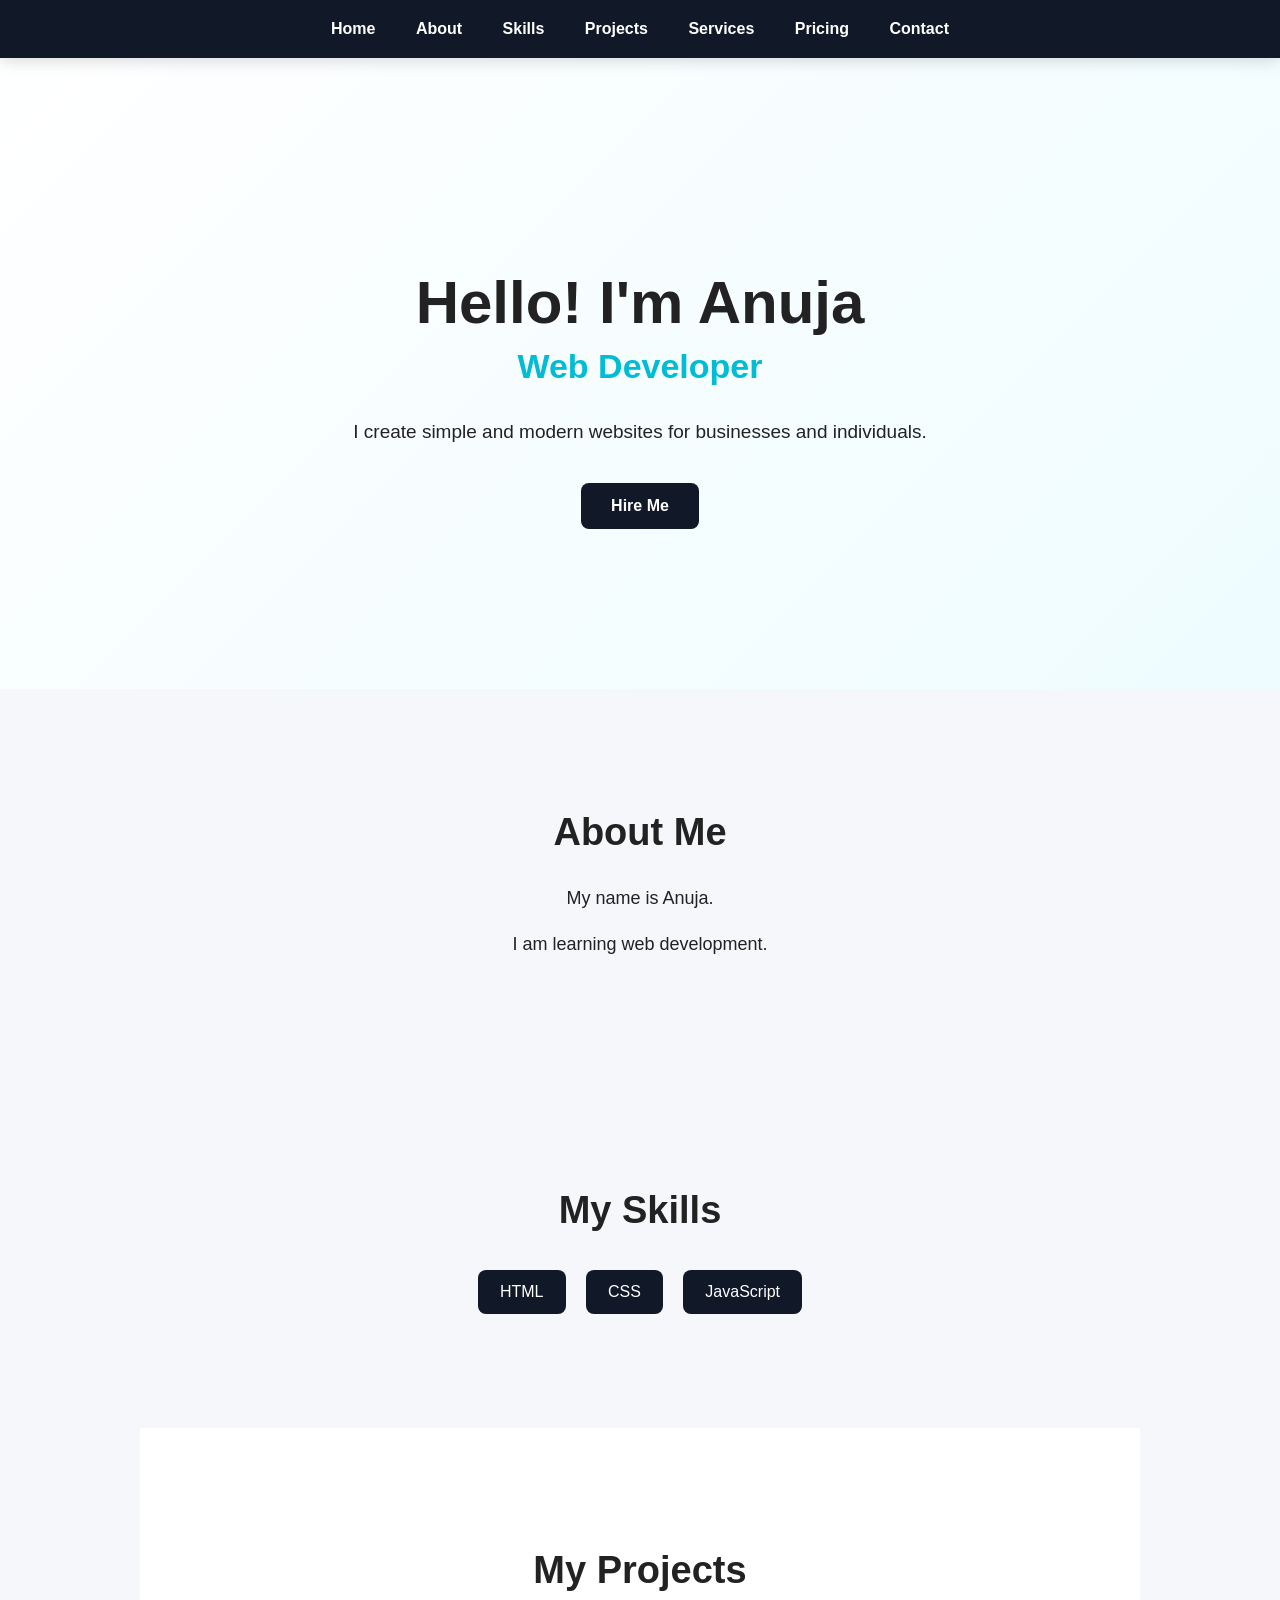
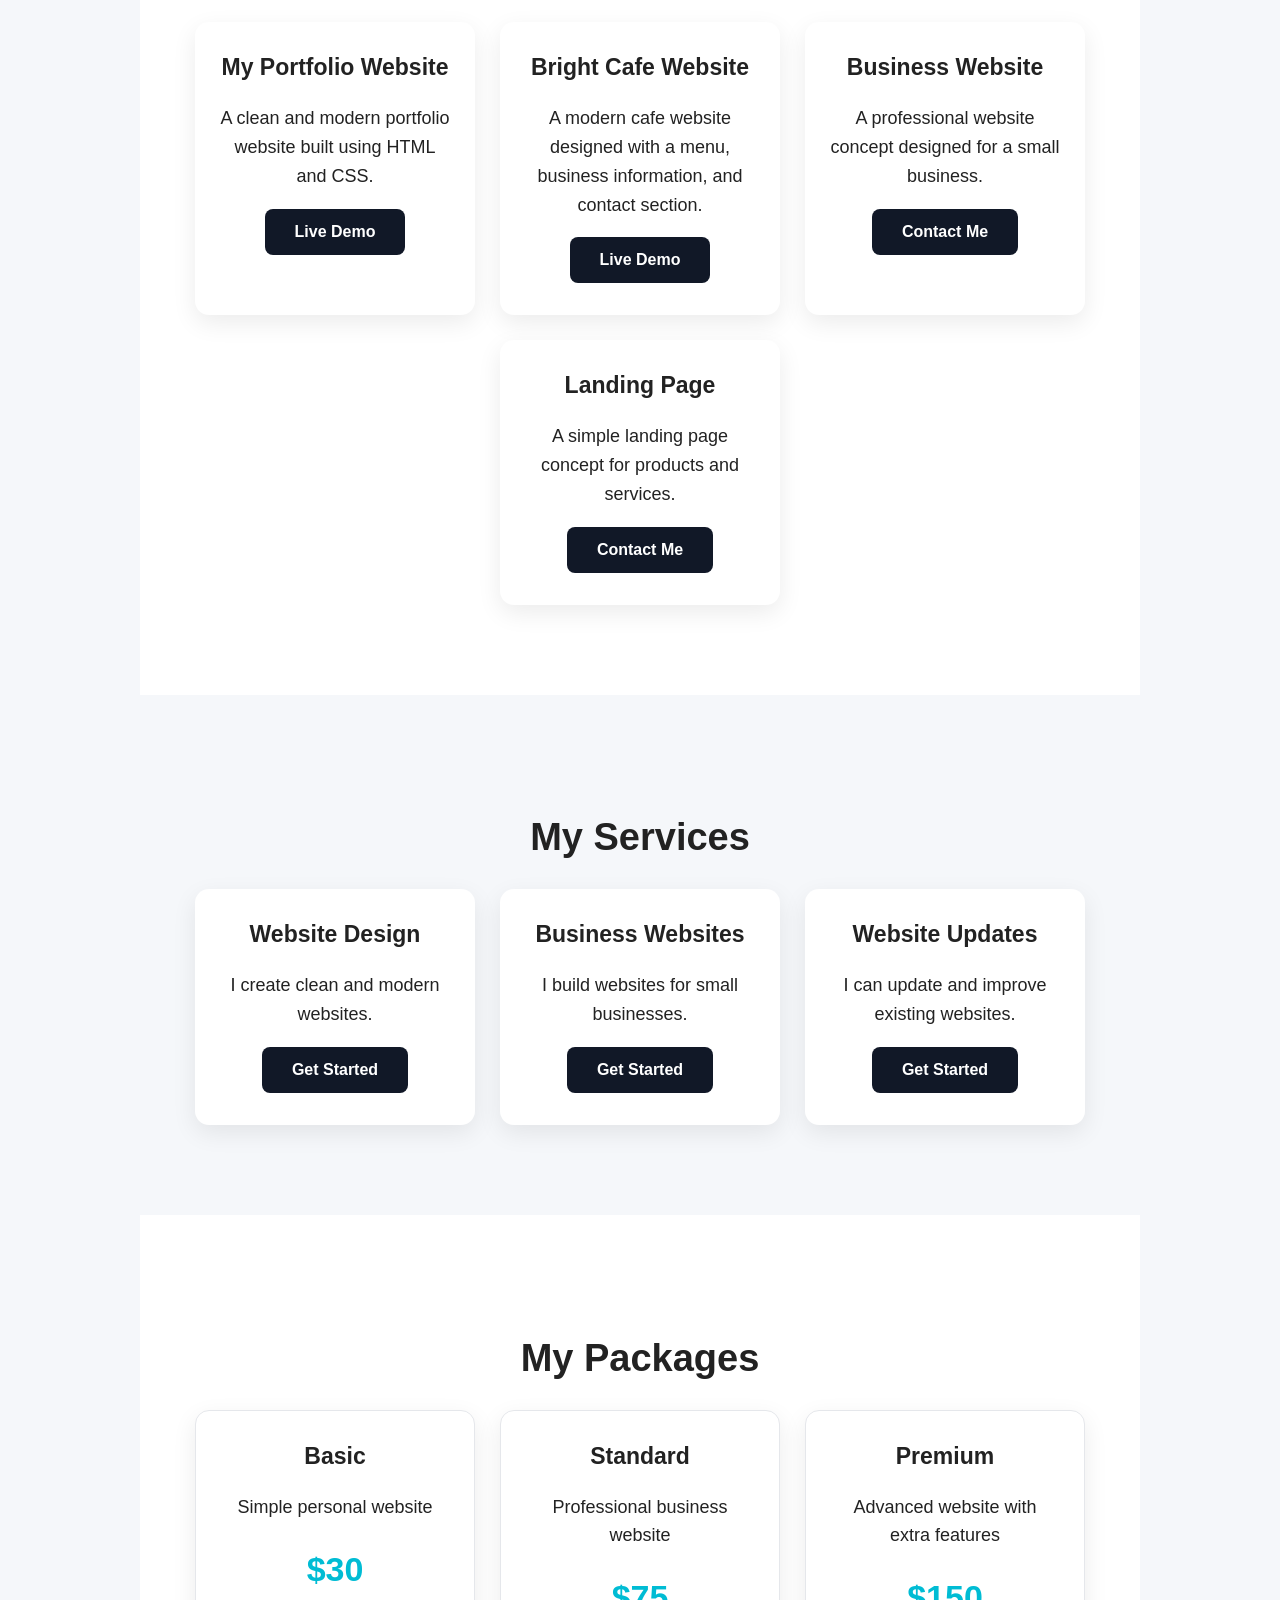
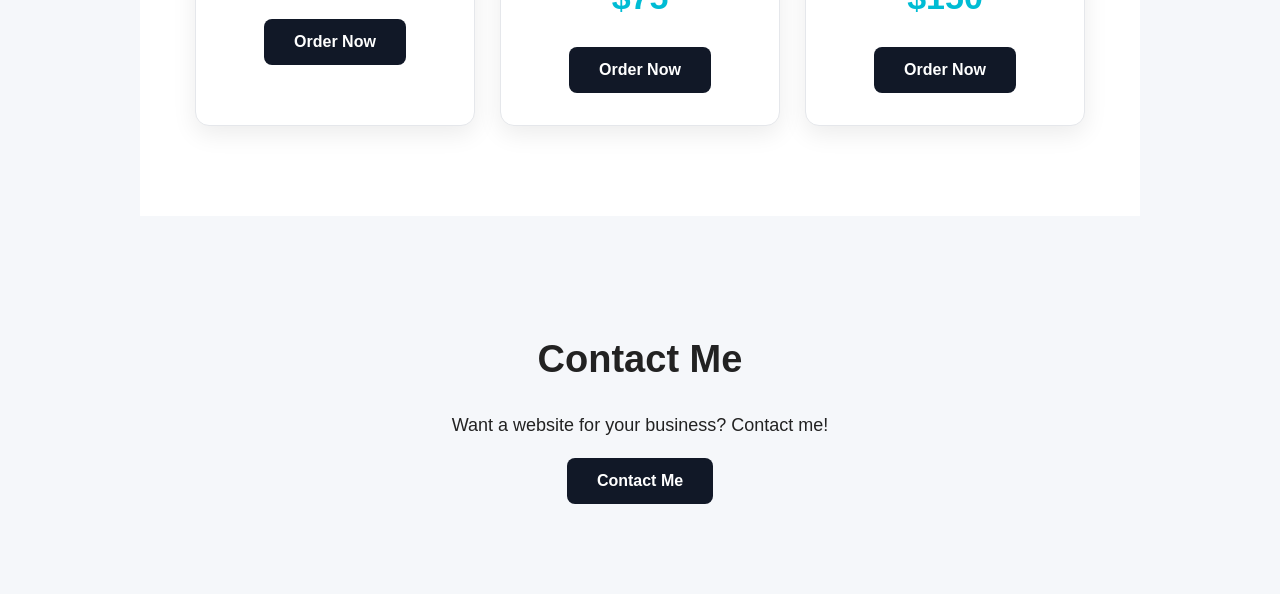
==== commit ffb2b61f: "Add files via upload" ====
--- a/index.html
+++ b/index.html
@@ -1,7 +1,7 @@
 <!DOCTYPE html>
 <html>
 <head>
-    <title>Bright Cafe</title>
+    <title>My Portfolio</title>
     <link rel="stylesheet" href="style.css">
 </head>
 
@@ -10,68 +10,182 @@
 <nav>
     <a href="#home">Home</a>
     <a href="#about">About</a>
-    <a href="#menu">Menu</a>
+    <a href="#skills">Skills</a>
+    <a href="#projects">Projects</a>
+    <a href="#services">Services</a>
+    <a href="#pricing">Pricing</a>
     <a href="#contact">Contact</a>
 </nav>
 
 <section id="home">
-    <h1>Bright Cafe</h1>
-    <h2>Fresh Food. Great Coffee.</h2>
+    <h1>Hello! I'm Anuja</h1>
+    <h2>Web Developer</h2>
 
     <p>
-        Welcome to Bright Cafe. Enjoy delicious food, fresh coffee,
-        and a relaxing atmosphere.
+        I create simple and modern websites for businesses and individuals.
     </p>
 
     <a href="#contact">
-        <button type="button">Contact Us</button>
+        <button type="button">Hire Me</button>
     </a>
 </section>
 
 <section id="about">
-    <h2>About Us</h2>
+    <h2>About Me</h2>
 
-    <p>
-        Bright Cafe is a friendly local cafe serving fresh food and
-        quality coffee every day.
-    </p>
+    <p>My name is Anuja.</p>
+    <p>I am learning web development.</p>
 </section>
 
-<section id="menu">
-    <h2>Our Menu</h2>
+<section id="skills">
+    <h2>My Skills</h2>
 
-    <div class="cards">
+    <ul>
+        <li>HTML</li>
+        <li>CSS</li>
+        <li>JavaScript</li>
+    </ul>
+</section>
 
-        <div class="card">
-            <h3>Fresh Coffee</h3>
-            <p>Freshly prepared coffee made with quality beans.</p>
-            <h3>$3</h3>
+<section id="projects">
+    <h2>My Projects</h2>
+
+    <div class="services">
+
+        <div class="service">
+            <h3>My Portfolio Website</h3>
+
+            <p>
+                A clean and modern portfolio website built using HTML and CSS.
+            </p>
+
+            <a href="#home">
+                <button type="button">Live Demo</button>
+            </a>
         </div>
 
-        <div class="card">
-            <h3>Breakfast</h3>
-            <p>Delicious breakfast meals prepared fresh every morning.</p>
-            <h3>$6</h3>
+        <div class="service">
+            <h3>Bright Cafe Website</h3>
+
+            <p>
+                A modern cafe website designed with a menu, business
+                information, and contact section.
+            </p>
+
+            <a href="../business-website/index.html" target="_blank">
+                <button type="button">Live Demo</button>
+            </a>
         </div>
 
-        <div class="card">
-            <h3>Lunch</h3>
-            <p>Tasty lunch options perfect for a busy day.</p>
-            <h3>$8</h3>
+        <div class="service">
+            <h3>Business Website</h3>
+
+            <p>
+                A professional website concept designed for a small business.
+            </p>
+
+            <a href="#contact">
+                <button type="button">Contact Me</button>
+            </a>
+        </div>
+
+        <div class="service">
+            <h3>Landing Page</h3>
+
+            <p>
+                A simple landing page concept for products and services.
+            </p>
+
+            <a href="#contact">
+                <button type="button">Contact Me</button>
+            </a>
+        </div>
+
+    </div>
+</section>
+
+<section id="services">
+    <h2>My Services</h2>
+
+    <div class="services">
+
+        <div class="service">
+            <h3>Website Design</h3>
+            <p>I create clean and modern websites.</p>
+
+            <a href="#contact">
+                <button type="button">Get Started</button>
+            </a>
+        </div>
+
+        <div class="service">
+            <h3>Business Websites</h3>
+            <p>I build websites for small businesses.</p>
+
+            <a href="#contact">
+                <button type="button">Get Started</button>
+            </a>
+        </div>
+
+        <div class="service">
+            <h3>Website Updates</h3>
+            <p>I can update and improve existing websites.</p>
+
+            <a href="#contact">
+                <button type="button">Get Started</button>
+            </a>
+        </div>
+
+    </div>
+</section>
+
+<section id="pricing">
+    <h2>My Packages</h2>
+
+    <div class="services">
+
+        <div class="service">
+            <h3>Basic</h3>
+            <p>Simple personal website</p>
+            <h2>$30</h2>
+
+            <a href="#contact">
+                <button type="button">Order Now</button>
+            </a>
+        </div>
+
+        <div class="service">
+            <h3>Standard</h3>
+            <p>Professional business website</p>
+            <h2>$75</h2>
+
+            <a href="#contact">
+                <button type="button">Order Now</button>
+            </a>
+        </div>
+
+        <div class="service">
+            <h3>Premium</h3>
+            <p>Advanced website with extra features</p>
+            <h2>$150</h2>
+
+            <a href="#contact">
+                <button type="button">Order Now</button>
+            </a>
         </div>
 
     </div>
 </section>
 
 <section id="contact">
-    <h2>Contact Us</h2>
+    <h2>Contact Me</h2>
 
     <p>
-        Want to visit Bright Cafe? Send us a message today!
+        Want a website for your business? Contact me!
     </p>
 
-    <a href="#home">
-        <button type="button">Get In Touch</button>
+    <a href="https://form.jotform.com/262504188809060" target="_blank">
+        <button type="button">Contact Me</button>
     </a>
 </section>
 
--- a/style.css
+++ b/style.css
@@ -18,6 +18,7 @@
     position: sticky;
     top: 0;
     z-index: 1000;
+    box-shadow: 0 3px 15px rgba(0, 0, 0, 0.15);
 }
 
 nav a {
@@ -25,34 +26,11 @@
     text-decoration: none;
     margin: 0 18px;
     font-weight: bold;
+    transition: 0.3s;
 }
 
 nav a:hover {
     color: #00bcd4;
-}
-
-/* Home */
-#home {
-    background: linear-gradient(135deg, #ffffff, #eafcff);
-    text-align: center;
-    padding: 140px 20px;
-}
-
-#home h1 {
-    font-size: 60px;
-    margin-bottom: 10px;
-}
-
-#home h2 {
-    color: #00bcd4;
-    font-size: 32px;
-}
-
-#home p {
-    max-width: 650px;
-    margin: 20px auto 30px;
-    font-size: 18px;
-    line-height: 1.7;
 }
 
 /* Sections */
@@ -63,9 +41,39 @@
     text-align: center;
 }
 
-section h2 {
-    font-size: 36px;
-    margin-bottom: 25px;
+/* Home */
+#home {
+    background: linear-gradient(135deg, #ffffff, #eefcff);
+    max-width: none;
+    padding: 160px 20px;
+}
+
+#home h1 {
+    font-size: 60px;
+    margin-bottom: 10px;
+}
+
+#home h2 {
+    color: #00bcd4;
+    font-size: 34px;
+    margin-top: 0;
+}
+
+#home p {
+    max-width: 650px;
+    margin: 20px auto 35px;
+    font-size: 19px;
+    line-height: 1.7;
+}
+
+/* Headings */
+h2 {
+    font-size: 38px;
+    margin-bottom: 30px;
+}
+
+h3 {
+    font-size: 23px;
 }
 
 p {
@@ -83,54 +91,94 @@
     cursor: pointer;
     font-size: 16px;
     font-weight: bold;
+    transition: 0.3s;
 }
 
 button:hover {
     background: #00bcd4;
-}
-
-/* Menu Cards */
-#menu {
+    transform: translateY(-2px);
+}
+
+/* Skills */
+ul {
+    list-style: none;
+    padding: 0;
+}
+
+li {
+    display: inline-block;
+    background: #111827;
+    color: white;
+    padding: 13px 22px;
+    margin: 8px;
+    border-radius: 8px;
+    transition: 0.3s;
+}
+
+li:hover {
+    background: #00bcd4;
+    transform: translateY(-3px);
+}
+
+/* Services & Projects */
+#services {
+    background: #f5f7fa;
+}
+
+#projects {
     background: white;
 }
 
-.cards {
+.services {
     display: flex;
     justify-content: center;
     gap: 25px;
     flex-wrap: wrap;
 }
 
-.card {
-    background: #f9fafb;
+.service {
+    background: white;
+    padding: 32px 25px;
     width: 280px;
-    padding: 30px 25px;
     border-radius: 14px;
     box-shadow: 0 8px 25px rgba(0, 0, 0, 0.08);
-}
-
-.card h3:last-child {
+    transition: 0.3s;
+}
+
+.service:hover {
+    transform: translateY(-8px);
+    box-shadow: 0 15px 35px rgba(0, 0, 0, 0.12);
+}
+
+.service h3 {
+    margin-top: 0;
+}
+
+/* Pricing */
+#pricing {
+    background: white;
+}
+
+#pricing .service {
+    border: 1px solid #e5e7eb;
+}
+
+#pricing .service h2 {
     color: #00bcd4;
-    font-size: 26px;
-}
-
-/* About */
-#about {
-    background: #f5f7fa;
+    font-size: 34px;
 }
 
 /* Contact */
 #contact {
-    background: #111827;
-    color: white;
-}
-
-#contact h2 {
-    color: white;
+    background: #f5f7fa;
 }
 
 /* Mobile */
 @media (max-width: 600px) {
+
+    nav {
+        padding: 15px 10px;
+    }
 
     nav a {
         display: inline-block;
@@ -138,7 +186,7 @@
     }
 
     #home {
-        padding: 100px 15px;
+        padding: 110px 15px;
     }
 
     #home h1 {
@@ -146,14 +194,18 @@
     }
 
     #home h2 {
-        font-size: 26px;
+        font-size: 27px;
     }
 
     section {
         padding: 65px 15px;
     }
 
-    .card {
+    h2 {
+        font-size: 32px;
+    }
+
+    .service {
         width: 100%;
         max-width: 330px;
     }
